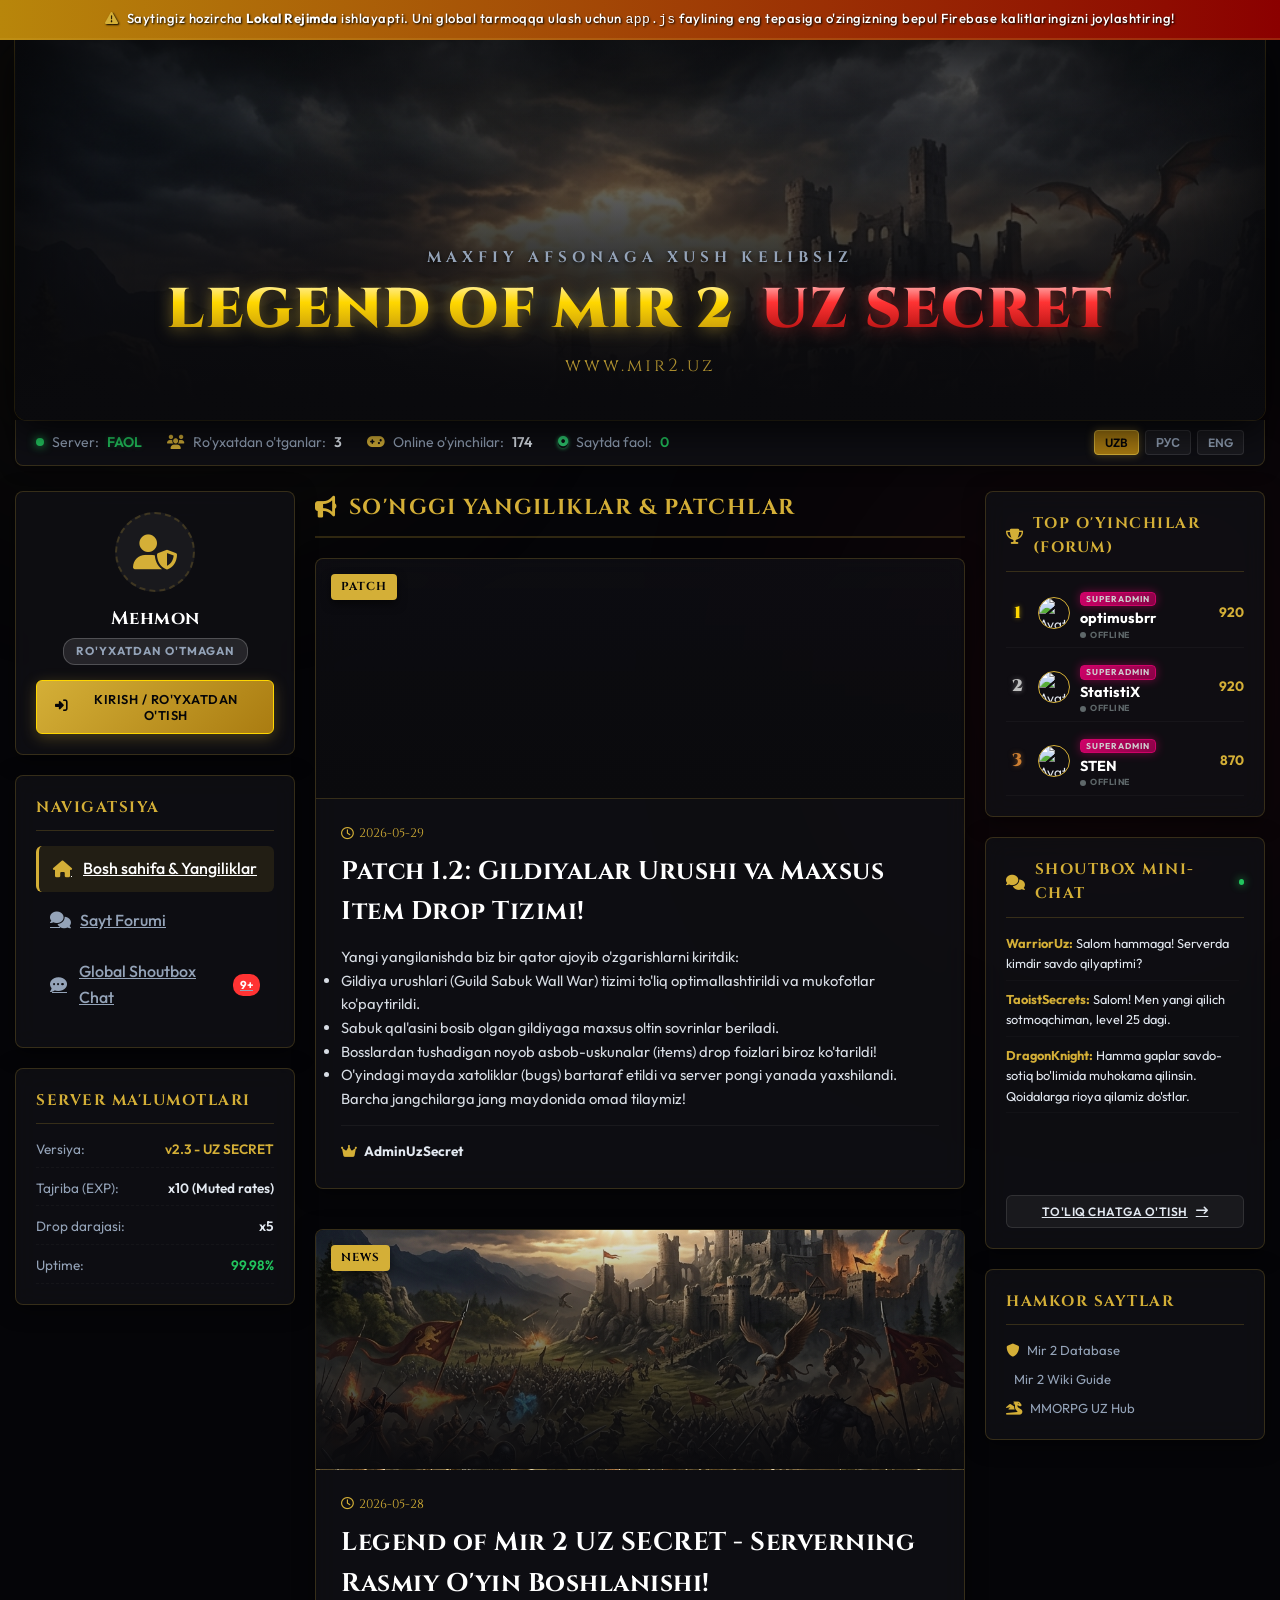
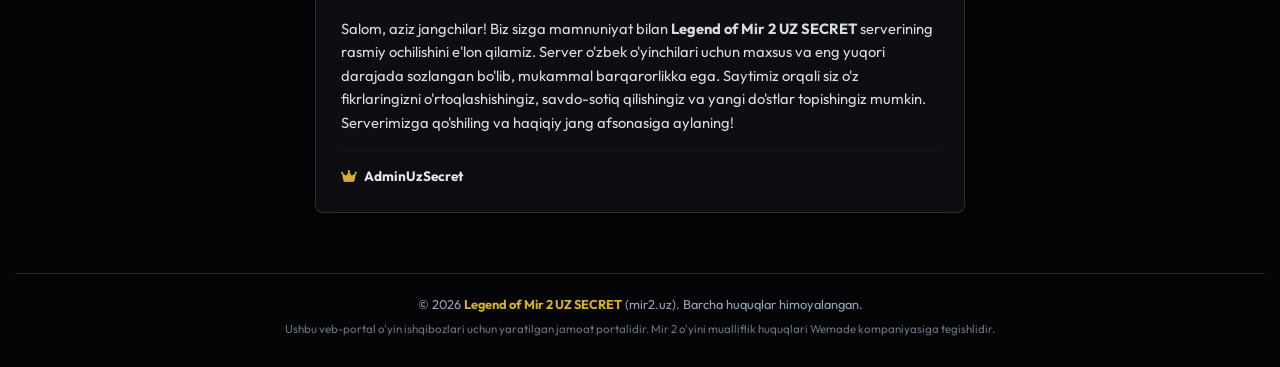
==== index.html @ bb200b84 "Add files via upload" ====
<!DOCTYPE html>
<html lang="uz">
<head>
    <meta charset="UTF-8">
    <meta name="viewport" content="width=device-width, initial-scale=1.0">
    <title>Legend of Mir 2 UZ SECRET - Bosh Sahifa</title>
    
    <!-- SEO Meta Tags -->
    <meta name="description" content="Legend of Mir 2 UZ SECRET - O'zbekistondagi eng mashhur va eng epik MMORPG o'yinining rasmiy jamoat sayti va forumi. Forum, jonli chat, yangiliklar va boshqalar.">
    <meta name="keywords" content="Mir 2, Mir 2 UZ, Legend of Mir 2, Mir2uzSecret, mir2.uz, mmorpg uz, uzbek game, mir 2 forum, mir 2 chat">
    
    <!-- Premium Fonts -->
    <link rel="preconnect" href="https://fonts.googleapis.com">
    <link rel="preconnect" href="https://fonts.gstatic.com" crossorigin>
    <link href="https://fonts.googleapis.com/css2?family=Cinzel:wght@400;600;700;900&family=MedievalSharp&family=Outfit:wght@300;400;500;600;700&display=swap" rel="stylesheet">
    
    <!-- FontAwesome Icons for gaming elements -->
    <link rel="stylesheet" href="https://cdnjs.cloudflare.com/ajax/libs/font-awesome/6.4.0/css/all.min.css">
    
    <!-- Favicon -->
    <link rel="icon" type="image/png" href="favicon.png">
    
    <!-- Custom Style Sheet -->
    <link rel="stylesheet" href="style.css">
</head>
<body data-page="home">

    <!-- Gaming Background Glows -->
    <div class="bg-glow bg-glow-1"></div>
    <div class="bg-glow bg-glow-2"></div>

    <!-- MAIN CONTAINER -->
    <div class="app-container">
        
        <!-- HEADER SECTION WITH AI GENERATED BANNER -->
        <header class="main-header" style="background-image: linear-gradient(to bottom, rgba(10, 10, 13, 0.3), rgba(10, 10, 13, 0.95)), url('banner.png');">
            <div class="header-overlay"></div>
            <div class="header-content">
                <div class="header-logo-container">
                    <span class="sub-title" data-i18n="welcome_title">WELCOME TO THE SECRET LEGEND</span>
                    <h1 class="main-logo-text">
                        <span class="gold-text">LEGEND OF MIR 2</span>
                        <span class="crimson-text glow-red">UZ SECRET</span>
                    </h1>
                    <p class="server-domain">www.mir2.uz</p>
                </div>
            </div>
        </header>

        <!-- TOP BAR FOR STATUS & QUICK ACTIONS -->
        <div class="top-nav-bar">
            <!-- Server Status Summary -->
            <div class="quick-status-container">
                <div class="status-item">
                    <span class="status-dot online animate-pulse"></span>
                    <span class="label" data-i18n="server">Server:</span>
                    <span class="value online-text" data-i18n="online">ONLINE</span>
                </div>
                <div class="status-item">
                    <i class="fa-solid fa-users text-gold"></i>
                    <span class="label" data-i18n="registered_accounts">Registered Accounts:</span>
                    <span class="value" id="top-registered-count">0</span>
                </div>
                <div class="status-item">
                    <i class="fa-solid fa-gamepad text-gold"></i>
                    <span class="label" data-i18n="online_players">Online Players:</span>
                    <span class="value" id="top-player-count">0</span>
                </div>
                <div class="status-item">
                    <i class="fa-solid fa-circle-dot text-success animate-pulse" style="font-size: 0.65rem; color: #2ecc71; box-shadow: 0 0 4px #2ecc71; border-radius: 50%;"></i>
                    <span class="label" data-i18n="online_site_players">Online Players:</span>
                    <span class="value text-success" id="top-online-site-players">0</span>
                </div>

            </div>

            <!-- Language Switcher -->
            <div class="language-selector">
                <button class="lang-btn" data-lang="uz">UZB</button>
                <button class="lang-btn" data-lang="ru">РУС</button>
                <button class="lang-btn" data-lang="en">ENG</button>
            </div>
        </div>

        <!-- MAIN LAYOUT: Grid of Sidebar & Main Content -->
        <div class="layout-grid">
            
            <!-- LEFT SIDEBAR -->
            <aside class="sidebar-left">
                
                <!-- USER ACCOUNT PROFILE CARD -->
                <div class="sidebar-card user-profile-card" id="user-profile-section">
                    <!-- Guest View -->
                    <div id="guest-view" class="profile-view-state">
                        <div class="avatar-placeholder">
                            <i class="fa-solid fa-user-shield text-gold"></i>
                        </div>
                        <h3 data-i18n="guest_title">Mehmon</h3>
                        <p class="role-badge newbie" data-i18n="guest_desc">Ro'yxatdan o'tmagan</p>
                        <button class="btn btn-primary btn-full btn-gold-glow" id="open-login-btn">
                            <i class="fa-solid fa-right-to-bracket"></i>
                            <span data-i18n="login_register">Kirish / Ro'yxatdan o'tish</span>
                        </button>
                    </div>

                    <!-- Logged In View -->
                    <div id="user-view" class="profile-view-state hidden">
                        <div class="profile-avatar-container">
                            <img src="" id="user-avatar" class="user-avatar" alt="Avatar">
                            <span class="rank-ring" id="user-rank-ring"></span>
                        </div>
                        <h3 id="user-display-name">Username</h3>
                        <span class="role-badge" id="user-display-role">Newbie</span>
                        
                        <div class="user-stats-grid">
                            <div class="stat-item">
                                <span class="stat-num" id="stat-posts">0</span>
                                <span class="stat-label" data-i18n="posts">Postlar</span>
                            </div>
                            <div class="stat-item">
                                <span class="stat-num" id="stat-likes">0</span>
                                <span class="stat-label" data-i18n="likes">Layklar</span>
                            </div>
                            <div class="stat-item">
                                <span class="stat-num text-gold" id="stat-points">0</span>
                                <span class="stat-label" data-i18n="points">Ballar</span>
                            </div>
                        </div>

                        <div class="profile-actions">
                            <button class="btn btn-secondary btn-full" id="open-my-profile-btn">
                                <i class="fa-solid fa-circle-user"></i> <span data-i18n="my_profile">Profil</span>
                            </button>
                            <button class="btn btn-danger btn-full btn-crimson" id="logout-btn">
                                <i class="fa-solid fa-right-from-bracket"></i> <span data-i18n="logout">Chiqish</span>
                            </button>
                        </div>
                    </div>
                </div>

                <!-- MAIN NAVIGATION PANEL -->
                <nav class="sidebar-card nav-panel">
                    <h4 class="card-title" data-i18n="navigation">NAVIGATSIYA</h4>
                    <div class="nav-list">
                        <a href="index.html" class="nav-item active">
                            <i class="fa-solid fa-house"></i>
                            <span data-i18n="nav_home">Bosh sahifa & Yangiliklar</span>
                        </a>
                        <a href="forum.html" class="nav-item">
                            <i class="fa-solid fa-comments"></i>
                            <span data-i18n="nav_forum">Sayt Forumi</span>
                        </a>
                        <a href="chat.html" class="nav-item">
                            <i class="fa-solid fa-comment-dots animate-pulse"></i>
                            <span data-i18n="nav_chat">Global Shoutbox Chat</span>
                            <span class="badge badge-red pulse" id="chat-badge-count">9+</span>
                        </a>
                        <a href="admin.html" class="nav-item hidden" id="nav-item-admin">
                            <i class="fa-solid fa-crown text-gold"></i>
                            <span data-i18n="nav_admin" class="gold-text">Admin Panel</span>
                        </a>
                    </div>
                </nav>

                <!-- GAME SERVER DETAILS -->
                <div class="sidebar-card server-info-card">
                    <h4 class="card-title" data-i18n="server_info">SERVER MA'LUMOTLARI</h4>
                    <div class="info-list">
                        <div class="info-row">
                            <span class="info-label" data-i18n="server_version">Versiya:</span>
                            <span class="info-value text-gold">v2.3 - UZ SECRET</span>
                        </div>
                        <div class="info-row">
                            <span class="info-label" data-i18n="server_exp">Tajriba (EXP):</span>
                            <span class="info-value">x10 (Muted rates)</span>
                        </div>
                        <div class="info-row">
                            <span class="info-label" data-i18n="server_drop">Drop darajasi:</span>
                            <span class="info-value">x5</span>
                        </div>
                        <div class="info-row">
                            <span class="info-label" data-i18n="server_uptime">Uptime:</span>
                            <span class="info-value text-success">99.98%</span>
                        </div>
                    </div>
                </div>

            </aside>

            <!-- MAIN CONTENT AREA -->
            <main class="main-content">
                
                <!-- 1. HOME & NEWS PANEL -->
                <section class="content-tab" id="tab-home">
                    <div class="section-header">
                        <h2><i class="fa-solid fa-bullhorn text-gold"></i> <span data-i18n="latest_news">SO'NGGI YANGILIKLAR & PATCHLAR</span></h2>
                        <a href="admin.html" class="btn btn-sm btn-primary hidden" id="admin-create-news-btn" data-i18n="add_news">Yangilik qo'shish</a>
                    </div>

                    <div id="news-container" class="news-list-grid">
                        <!-- News posts injected dynamically by JS -->
                    </div>
                </section>

            </main>

            <!-- RIGHT SIDEBAR -->
            <aside class="sidebar-right">
                
                <!-- TOP ACTIVE PLAYERS RATING -->
                <div class="sidebar-card ratings-card">
                    <h4 class="card-title"><i class="fa-solid fa-trophy text-gold"></i> <span data-i18n="top_players">TOP O'YINCHILAR (FORUM)</span></h4>
                    <ul class="rating-list" id="top-users-rating-list">
                        <!-- Dynamically filled by JS -->
                    </ul>
                </div>

                <!-- SIDEBAR MINI-CHAT SHOUTBOX PREVIEW -->
                <div class="sidebar-card mini-chat-card">
                    <h4 class="card-title">
                        <i class="fa-solid fa-comments text-gold"></i> 
                        <span data-i18n="shoutbox_preview">SHOUTBOX MINI-CHAT</span>
                        <span class="pulse-dot green"></span>
                    </h4>
                    <div class="mini-chat-logs" id="mini-chat-list">
                        <!-- Filled by JS -->
                    </div>
                    <a href="chat.html" class="btn btn-secondary btn-full btn-sm" id="sidebar-go-to-chat-btn">
                        <span data-i18n="go_to_full_chat">To'liq chatga o'tish</span> <i class="fa-solid fa-arrow-right-long"></i>
                    </a>
                </div>

                <!-- COMMUNITY PARTNERS -->
                <div class="sidebar-card partner-links-card">
                    <h4 class="card-title" data-i18n="partner_links">HAMKOR SAYTLAR</h4>
                    <ul class="partner-list">
                        <li><a href="#" class="partner-link"><i class="fa-solid fa-shield text-gold"></i> Mir 2 Database</a></li>
                        <li><a href="#" class="partner-link"><i class="fa-solid fa-swords text-gold"></i> Mir 2 Wiki Guide</a></li>
                        <li><a href="#" class="partner-link"><i class="fa-solid fa-dragon text-gold"></i> MMORPG UZ Hub</a></li>
                    </ul>
                </div>

            </aside>

        </div>

        <!-- FOOTER -->
        <footer class="main-footer">
            <p>&copy; 2026 <strong>Legend of Mir 2 UZ SECRET</strong> (mir2.uz). Barcha huquqlar himoyalangan.</p>
            <p class="footer-note" data-i18n="footer_credits">Ushbu veb-portal o'yin ishqibozlari uchun yaratilgan jamoat portalidir. Mir 2 o'yini mualliflik huquqlari Wemade kompaniyasiga tegishlidir.</p>
        </footer>

    </div>

    <!-- AUTH MODAL (LOGIN & REGISTER) -->
    <div class="modal-backdrop hidden" id="auth-modal">
        <div class="modal-card">
            <button class="modal-close" id="close-auth-modal-btn">&times;</button>
            
            <div class="modal-tabs">
                <button class="modal-tab-btn active" id="modal-tab-login" data-i18n="tab_login">Kirish</button>
                <button class="modal-tab-btn" id="modal-tab-register" data-i18n="tab_register">Ro'yxatdan o'tish</button>
            </div>

            <!-- Login Form -->
            <div class="modal-form-content" id="modal-login-form-box">
                <form id="login-form" class="gaming-form">
                    <div class="form-group">
                        <label for="login-username" data-i18n="lbl_username">Foydalanuvchi nomi</label>
                        <input type="text" id="login-username" required placeholder="Foydalanuvchi nomingizni kiriting..." class="form-control">
                    </div>
                    <div class="form-group">
                        <label for="login-password" data-i18n="lbl_password">Parol</label>
                        <input type="password" id="login-password" required placeholder="••••••••" class="form-control">
                    </div>
                    <button type="submit" class="btn btn-primary btn-gold-glow btn-full">
                        <i class="fa-solid fa-right-to-bracket"></i> <span data-i18n="btn_login">TIZIMGA KIRISH</span>
                    </button>
                </form>
            </div>

            <!-- Register Form -->
            <div class="modal-form-content hidden" id="modal-register-form-box">
                <form id="register-form" class="gaming-form">
                    <div class="form-group">
                        <label for="register-username" data-i18n="lbl_username">Foydalanuvchi nomi</label>
                        <input type="text" id="register-username" required placeholder="Foydalanuvchi nomingiz (kamida 3 harf)..." class="form-control">
                    </div>
                    <div class="form-group">
                        <label for="register-email" data-i18n="lbl_email">Elektron pochta</label>
                        <input type="email" id="register-email" required placeholder="example@mail.com" class="form-control">
                    </div>
                    <div class="form-group">
                        <label for="register-password" data-i18n="lbl_password">Parol</label>
                        <input type="password" id="register-password" required placeholder="Parol yarating (kamida 6 ta belgi)..." class="form-control">
                    </div>
                    <div class="form-group">
                        <label for="register-avatar" data-i18n="lbl_avatar">Avatar tanglang</label>
                        <select id="register-avatar" class="form-control">
                            <option value="https://api.dicebear.com/7.x/adventurer/svg?seed=Felix">Warrior - Felix</option>
                            <option value="https://api.dicebear.com/7.x/adventurer/svg?seed=Aneka">Taoist - Aneka</option>
                            <option value="https://api.dicebear.com/7.x/adventurer/svg?seed=Jack">Wizard - Jack</option>
                            <option value="https://api.dicebear.com/7.x/adventurer/svg?seed=Milo">Knight - Milo</option>
                            <option value="https://api.dicebear.com/7.x/adventurer/svg?seed=Bella">Assassin - Bella</option>
                        </select>
                    </div>
                    <button type="submit" class="btn btn-primary btn-gold-glow btn-full">
                        <i class="fa-solid fa-user-plus"></i> <span data-i18n="btn_register">RO'YXATDAN O'TISH</span>
                    </button>
                </form>
            </div>
        </div>
    </div>

    <!-- PROFILE MODAL -->
    <div class="modal-backdrop hidden" id="profile-modal">
        <div class="modal-card profile-details-modal-card">
            <button class="modal-close" id="close-profile-modal-btn">&times;</button>
            <h2 class="modal-title text-gold text-center" data-i18n="user_profile_details">FOYDALANUVCHI PROFILI</h2>
            
            <div class="profile-modal-body" id="profile-modal-content">
                <!-- Loaded dynamically -->
            </div>
        </div>
    </div>

    <!-- Core App Logic -->
    <script type="module" src="app.js?v=1.1"></script>
</body>
</html>
---- style.css ----
/* ==========================================================================
   LEGEND OF MIR 2 UZ SECRET - PREMIUM GAMING DESIGN SYSTEM
   Dark MMORPG Theme, Gold accents, Glassmorphism, Medieval styling
   ========================================================================== */

/* Variables & Base Tokens */
:root {
    --bg-darker: #050508;
    --bg-dark: #0a0a0d;
    --bg-card: rgba(16, 16, 22, 0.75);
    --border-gold: rgba(212, 175, 55, 0.2);
    --border-gold-glow: rgba(212, 175, 55, 0.5);
    --text-primary: #e2e8f0;
    --text-muted: #94a3b8;
    
    /* Elegant RPG colors */
    --gold: #d4af37;
    --gold-bright: #ffd700;
    --gold-dark: #aa7c11;
    --crimson: #8b0000;
    --crimson-light: #ff3333;
    --success: #22c55e;
    
    /* Font families */
    --font-heading: 'Cinzel', 'MedievalSharp', serif;
    --font-body: 'Outfit', 'Inter', sans-serif;
    
    --transition-smooth: all 0.3s cubic-bezier(0.4, 0, 0.2, 1);
}

/* Base resets & resets */
* {
    margin: 0;
    padding: 0;
    box-sizing: border-box;
}

body {
    background-color: var(--bg-darker);
    color: var(--text-primary);
    font-family: var(--font-body);
    line-height: 1.6;
    overflow-x: hidden;
    position: relative;
}

/* Background Atmosphere Glows */
.bg-glow {
    position: fixed;
    width: 600px;
    height: 600px;
    border-radius: 50%;
    filter: blur(150px);
    z-index: -1;
    opacity: 0.15;
    pointer-events: none;
}
.bg-glow-1 {
    top: -10%;
    left: -10%;
    background: radial-gradient(circle, var(--gold) 0%, transparent 70%);
}
.bg-glow-2 {
    bottom: -10%;
    right: -10%;
    background: radial-gradient(circle, var(--crimson-light) 0%, transparent 70%);
}

/* Scrollbars */
::-webkit-scrollbar {
    width: 8px;
    height: 8px;
}
::-webkit-scrollbar-track {
    background: var(--bg-darker);
}
::-webkit-scrollbar-thumb {
    background: var(--gold-dark);
    border-radius: 4px;
}
::-webkit-scrollbar-thumb:hover {
    background: var(--gold-bright);
}

/* Main Container Setup */
.app-container {
    max-width: 1400px;
    margin: 0 auto;
    padding: 0 15px 30px 15px;
}

/* HEADER STYLE WITH AI BANNER */
.main-header {
    position: relative;
    height: 380px;
    border-radius: 0 0 12px 12px;
    background-size: cover;
    background-position: center 20%;
    display: flex;
    align-items: flex-end;
    justify-content: center;
    overflow: hidden;
    box-shadow: 0 10px 40px rgba(0, 0, 0, 0.8), 
                inset 0 0 100px rgba(0, 0, 0, 0.9),
                0 0 0 1px var(--border-gold);
    margin-bottom: 0px;
}
.header-overlay {
    position: absolute;
    top: 0;
    left: 0;
    right: 0;
    bottom: 0;
    background: linear-gradient(to top, rgba(10, 10, 13, 0.98) 5%, rgba(10, 10, 13, 0.2) 60%, rgba(10, 10, 13, 0.5) 100%);
    pointer-events: none;
}
.header-content {
    position: relative;
    z-index: 2;
    text-align: center;
    padding: 40px 20px;
    width: 100%;
}
.header-logo-container {
    animation: fadeInDown 1s ease-out;
}
.header-logo-container .sub-title {
    font-family: var(--font-heading);
    color: var(--text-muted);
    font-size: 0.95rem;
    letter-spacing: 5px;
    font-weight: 700;
    text-shadow: 0 2px 4px rgba(0,0,0,0.8);
}
.main-logo-text {
    font-family: var(--font-heading);
    font-size: 3.5rem;
    font-weight: 900;
    letter-spacing: 2px;
    margin: 10px 0;
    line-height: 1.1;
}
.gold-text {
    background: linear-gradient(to bottom, #ffffff 0%, var(--gold-bright) 40%, var(--gold-dark) 100%);
    -webkit-background-clip: text;
    -webkit-text-fill-color: transparent;
    filter: drop-shadow(0 2px 8px rgba(212, 175, 55, 0.5));
}
.crimson-text {
    background: linear-gradient(to bottom, #ffffff 0%, var(--crimson-light) 40%, var(--crimson) 100%);
    -webkit-background-clip: text;
    -webkit-text-fill-color: transparent;
    filter: drop-shadow(0 2px 8px rgba(255, 51, 51, 0.5));
    margin-left: 10px;
}
.server-domain {
    font-family: var(--font-heading);
    color: var(--gold);
    font-size: 1.1rem;
    letter-spacing: 3px;
    opacity: 0.8;
}

/* TOP STATUS BAR */
.top-nav-bar {
    display: flex;
    justify-content: space-between;
    align-items: center;
    background: rgba(16, 16, 22, 0.9);
    border: 1px solid var(--border-gold);
    border-top: none;
    border-radius: 0 0 8px 8px;
    padding: 10px 20px;
    margin-bottom: 25px;
    box-shadow: 0 4px 15px rgba(0, 0, 0, 0.4);
}
.quick-status-container {
    display: flex;
    gap: 25px;
}
.status-item {
    display: flex;
    align-items: center;
    gap: 8px;
    font-size: 0.88rem;
}
.status-dot {
    width: 8px;
    height: 8px;
    border-radius: 50%;
}
.status-dot.online {
    background-color: var(--success);
    box-shadow: 0 0 10px var(--success);
}
.status-dot.offline {
    background-color: var(--crimson);
    box-shadow: 0 0 10px var(--crimson);
}
.status-item .label {
    color: var(--text-muted);
}
.status-item .value {
    font-weight: 600;
}
.online-text {
    color: var(--success);
    text-shadow: 0 0 5px rgba(34, 197, 94, 0.3);
}
.text-gold {
    color: var(--gold);
}
.text-success {
    color: var(--success);
}

/* Language Selector */
.language-selector {
    display: flex;
    gap: 6px;
}
.lang-btn {
    background: rgba(255, 255, 255, 0.05);
    border: 1px solid rgba(255, 255, 255, 0.1);
    color: var(--text-muted);
    font-family: var(--font-body);
    font-weight: 600;
    font-size: 0.75rem;
    padding: 4px 10px;
    border-radius: 4px;
    cursor: pointer;
    transition: var(--transition-smooth);
}
.lang-btn:hover, .lang-btn.active {
    background: var(--gold-dark);
    color: var(--bg-darker);
    border-color: var(--gold);
    box-shadow: 0 0 8px rgba(212, 175, 55, 0.4);
}

/* LAYOUT STRUCTURE */
.layout-grid {
    display: grid;
    grid-template-columns: 280px 1fr 280px;
    gap: 20px;
    min-height: 800px;
}

/* CARDS (GLASSMORPHISM) */
.sidebar-card, .admin-card, .topic-main-post-card, .news-card {
    background: var(--bg-card);
    border: 1px solid var(--border-gold);
    border-radius: 8px;
    padding: 20px;
    margin-bottom: 20px;
    backdrop-filter: blur(12px);
    box-shadow: 0 4px 20px rgba(0, 0, 0, 0.5);
    transition: var(--transition-smooth);
}
.sidebar-card:hover {
    border-color: rgba(212, 175, 55, 0.35);
    box-shadow: 0 8px 30px rgba(0, 0, 0, 0.6);
}
.card-title {
    font-family: var(--font-heading);
    color: var(--gold);
    font-size: 0.95rem;
    letter-spacing: 1.5px;
    border-bottom: 1px solid var(--border-gold);
    padding-bottom: 10px;
    margin-bottom: 15px;
    display: flex;
    align-items: center;
    gap: 8px;
}

/* USER PROFILE CARD */
.user-profile-card {
    text-align: center;
}
.profile-view-state {
    display: flex;
    flex-direction: column;
    align-items: center;
}
.avatar-placeholder {
    width: 80px;
    height: 80px;
    border-radius: 50%;
    background: rgba(255, 255, 255, 0.05);
    border: 2px dashed var(--border-gold);
    display: flex;
    align-items: center;
    justify-content: center;
    font-size: 2.2rem;
    margin-bottom: 12px;
}
.profile-avatar-container {
    position: relative;
    width: 85px;
    height: 85px;
    margin-bottom: 12px;
}
.user-avatar {
    width: 85px;
    height: 85px;
    border-radius: 50%;
    background: rgba(255, 255, 255, 0.03);
    border: 2px solid var(--gold);
    padding: 3px;
    object-fit: cover;
}
.rank-ring {
    position: absolute;
    top: -3px;
    left: -3px;
    width: 91px;
    height: 91px;
    border-radius: 50%;
    border: 2px solid transparent;
    pointer-events: none;
}

.profile-view-state h3 {
    font-family: var(--font-heading);
    font-size: 1.15rem;
    color: #ffffff;
    margin-bottom: 5px;
    letter-spacing: 0.5px;
    white-space: nowrap;
    overflow: hidden;
    text-overflow: ellipsis;
    width: 100%;
}

/* Role Badges */
.role-badge {
    display: inline-block;
    padding: 3px 12px;
    border-radius: 12px;
    font-size: 0.72rem;
    font-weight: 700;
    text-transform: uppercase;
    letter-spacing: 1px;
    margin-bottom: 15px;
}
.role-badge.superadmin {
    background: linear-gradient(135deg, #ff007f 0%, #aa0055 100%);
    color: #ffffff;
    border: 1px solid #ff007f;
    box-shadow: 0 0 10px rgba(255, 0, 127, 0.5);
    animation: goldGlowPulse 2s infinite alternate;
}
.role-badge.admin {
    background: linear-gradient(135deg, var(--gold) 0%, var(--gold-dark) 100%);
    color: var(--bg-darker);
    border: 1px solid var(--gold);
    box-shadow: 0 0 10px rgba(212, 175, 55, 0.5);
}
.role-badge.moderator {
    background: linear-gradient(135deg, #00bfff 0%, #005faa 100%);
    color: #ffffff;
    border: 1px solid #00bfff;
    box-shadow: 0 0 8px rgba(0, 191, 255, 0.4);
}
.role-badge.legendary {
    background: linear-gradient(135deg, #b026ff 0%, #5800a0 100%);
    color: #ffffff;
    border: 1px solid #b026ff;
    box-shadow: 0 0 8px rgba(176, 38, 255, 0.4);
}
.role-badge.active-explorer {
    background: linear-gradient(135deg, #ff8c00 0%, #b05000 100%);
    color: #ffffff;
    border: 1px solid #ff8c00;
}
.role-badge.newbie {
    background: rgba(255, 255, 255, 0.1);
    color: var(--text-muted);
    border: 1px solid rgba(255, 255, 255, 0.2);
}

.user-stats-grid {
    display: grid;
    grid-template-columns: repeat(3, 1fr);
    width: 100%;
    border-top: 1px solid rgba(255, 255, 255, 0.05);
    border-bottom: 1px solid rgba(255, 255, 255, 0.05);
    padding: 12px 0;
    margin-bottom: 15px;
}
.stat-item {
    display: flex;
    flex-direction: column;
}
.stat-num {
    font-size: 1.1rem;
    font-weight: 700;
    color: #ffffff;
}
.stat-label {
    font-size: 0.72rem;
    color: var(--text-muted);
    text-transform: uppercase;
}
.profile-actions {
    display: flex;
    flex-direction: column;
    gap: 8px;
    width: 100%;
}

/* BUTTONS */
.btn {
    display: inline-flex;
    align-items: center;
    justify-content: center;
    gap: 8px;
    font-family: var(--font-body);
    font-weight: 600;
    text-transform: uppercase;
    font-size: 0.8rem;
    letter-spacing: 0.5px;
    padding: 10px 18px;
    border-radius: 6px;
    cursor: pointer;
    transition: var(--transition-smooth);
    border: 1px solid transparent;
}
.btn-sm {
    padding: 6px 12px;
    font-size: 0.75rem;
}
.btn-full {
    width: 100%;
}
.btn-primary {
    background: linear-gradient(135deg, var(--gold) 0%, var(--gold-dark) 100%);
    color: var(--bg-darker);
    border-color: var(--gold-bright);
}
.btn-primary:hover {
    filter: brightness(1.15);
}
.btn-gold-glow {
    box-shadow: 0 4px 15px rgba(212, 175, 55, 0.3);
}
.btn-gold-glow:hover {
    box-shadow: 0 6px 20px rgba(212, 175, 55, 0.5);
}
.btn-secondary {
    background: rgba(255, 255, 255, 0.05);
    color: var(--text-primary);
    border-color: rgba(255, 255, 255, 0.1);
}
.btn-secondary:hover {
    background: rgba(255, 255, 255, 0.1);
    border-color: var(--border-gold);
}
.btn-danger {
    background: linear-gradient(135deg, var(--crimson-light) 0%, var(--crimson) 100%);
    color: #ffffff;
    border-color: var(--crimson-light);
}
.btn-danger:hover {
    filter: brightness(1.15);
}

/* NAVIGATION PANEL */
.nav-list {
    list-style: none;
}
.nav-item {
    display: flex;
    align-items: center;
    gap: 12px;
    padding: 10px 14px;
    border-radius: 6px;
    cursor: pointer;
    transition: var(--transition-smooth);
    margin-bottom: 6px;
    color: var(--text-muted);
    font-weight: 500;
}
.nav-item:hover, .nav-item.active {
    background: rgba(212, 175, 55, 0.1);
    color: #ffffff;
    border-left: 3px solid var(--gold);
}
.nav-item i {
    width: 18px;
    text-align: center;
    font-size: 1.05rem;
}
.nav-item.active i {
    color: var(--gold);
}
.badge {
    margin-left: auto;
    font-size: 0.72rem;
    padding: 2px 7px;
    border-radius: 10px;
    font-weight: 700;
}
.badge-red {
    background-color: var(--crimson-light);
    color: #ffffff;
}

/* SERVER INFO CARD */
.info-list {
    display: flex;
    flex-direction: column;
    gap: 10px;
}
.info-row {
    display: flex;
    justify-content: space-between;
    font-size: 0.85rem;
    border-bottom: 1px dashed rgba(255, 255, 255, 0.03);
    padding-bottom: 6px;
}
.info-label {
    color: var(--text-muted);
}
.info-value {
    font-weight: 600;
}

/* MAIN CONTENT GENERAL WRAPPERS */
.main-content {
    min-width: 0; /* Prevents flex blowout */
}
.content-tab {
    animation: fadeInUp 0.4s ease-out;
}
.section-header {
    display: flex;
    justify-content: space-between;
    align-items: center;
    margin-bottom: 20px;
    border-bottom: 2px solid var(--border-gold);
    padding-bottom: 10px;
}
.section-header h2 {
    font-family: var(--font-heading);
    font-size: 1.35rem;
    letter-spacing: 1.5px;
    color: var(--gold);
    display: flex;
    align-items: center;
    gap: 10px;
}

/* NEWS CARD LAYOUT */
.news-list-grid {
    display: flex;
    flex-direction: column;
    gap: 20px;
}
.news-card {
    padding: 0;
    overflow: hidden;
}
.news-image {
    width: 100%;
    height: 240px;
    background-size: cover;
    background-position: center;
    position: relative;
    border-bottom: 1px solid var(--border-gold);
}
.news-image-overlay {
    position: absolute;
    top: 0; left: 0; right: 0; bottom: 0;
    background: linear-gradient(to top, rgba(10, 10, 13, 1) 0%, rgba(10, 10, 13, 0.1) 100%);
}
.news-meta-category {
    position: absolute;
    top: 15px;
    left: 15px;
    background: var(--gold);
    color: var(--bg-darker);
    font-family: var(--font-heading);
    font-size: 0.72rem;
    font-weight: 700;
    padding: 4px 10px;
    border-radius: 4px;
    letter-spacing: 1px;
    box-shadow: 0 4px 10px rgba(0,0,0,0.5);
}
.news-body {
    padding: 25px;
}
.news-date {
    font-size: 0.78rem;
    color: var(--gold);
    font-family: var(--font-heading);
    margin-bottom: 8px;
    display: flex;
    align-items: center;
    gap: 6px;
}
.news-card h3 {
    font-family: var(--font-heading);
    font-size: 1.6rem;
    color: #ffffff;
    margin-bottom: 12px;
    letter-spacing: 0.5px;
}
.news-text {
    color: var(--text-primary);
    font-size: 0.92rem;
    margin-bottom: 15px;
    opacity: 0.95;
}
.news-footer {
    display: flex;
    justify-content: space-between;
    align-items: center;
    border-top: 1px solid rgba(255, 255, 255, 0.05);
    padding-top: 15px;
}
.news-author {
    display: flex;
    align-items: center;
    gap: 8px;
    font-size: 0.85rem;
}
.news-author-avatar {
    width: 28px;
    height: 28px;
    border-radius: 50%;
    border: 1px solid var(--gold);
}

/* FORUM DASHBOARD FILTER BAR */
.forum-bar {
    margin-bottom: 20px;
}
.category-filters {
    display: flex;
    flex-wrap: wrap;
    gap: 8px;
}
.filter-btn {
    background: rgba(255, 255, 255, 0.03);
    border: 1px solid rgba(255, 255, 255, 0.08);
    color: var(--text-muted);
    font-family: var(--font-body);
    font-size: 0.82rem;
    font-weight: 500;
    padding: 6px 14px;
    border-radius: 4px;
    cursor: pointer;
    transition: var(--transition-smooth);
}
.filter-btn:hover {
    background: rgba(255, 255, 255, 0.07);
    color: #ffffff;
    border-color: var(--border-gold);
}
.filter-btn.active {
    background: rgba(212, 175, 55, 0.15);
    color: var(--gold-bright);
    border-color: var(--gold);
    box-shadow: 0 0 10px rgba(212, 175, 55, 0.1);
}

/* FORUM TOPICS LIST */
.forum-topics-container {
    display: flex;
    flex-direction: column;
    gap: 12px;
}
.topic-row {
    background: var(--bg-card);
    border: 1px solid var(--border-gold);
    border-radius: 6px;
    padding: 15px 20px;
    display: grid;
    grid-template-columns: 50px 1fr 180px;
    align-items: center;
    gap: 15px;
    transition: var(--transition-smooth);
    cursor: pointer;
}
.topic-row:hover {
    border-color: var(--border-gold-glow);
    background: rgba(21, 21, 28, 0.85);
    transform: translateX(4px);
}
.topic-avatar {
    width: 42px;
    height: 42px;
    border-radius: 50%;
    border: 1px solid var(--gold);
    background: rgba(255, 255, 255, 0.02);
}
.topic-info h4 {
    font-family: var(--font-body);
    font-size: 1.05rem;
    color: #ffffff;
    margin-bottom: 4px;
    transition: var(--transition-smooth);
}
.topic-row:hover .topic-info h4 {
    color: var(--gold-bright);
}
.topic-meta {
    display: flex;
    align-items: center;
    gap: 12px;
    font-size: 0.78rem;
    color: var(--text-muted);
}
.topic-category-tag {
    background: rgba(212, 175, 55, 0.1);
    color: var(--gold);
    font-family: var(--font-heading);
    font-size: 0.65rem;
    padding: 2px 8px;
    border-radius: 3px;
    font-weight: 700;
    text-transform: uppercase;
}
.topic-author-name {
    color: var(--text-primary);
    font-weight: 500;
}
.topic-stats {
    display: flex;
    justify-content: flex-end;
    align-items: center;
    gap: 20px;
    text-align: right;
}
.topic-stat-item {
    display: flex;
    flex-direction: column;
    align-items: center;
}
.topic-stat-num {
    font-size: 0.95rem;
    font-weight: 600;
    color: #ffffff;
}
.topic-stat-label {
    font-size: 0.7rem;
    color: var(--text-muted);
    text-transform: uppercase;
}

/* FORUM FORM STYLING */
.gaming-form {
    display: flex;
    flex-direction: column;
    gap: 15px;
}
.form-group {
    display: flex;
    flex-direction: column;
    gap: 6px;
}
.form-group label {
    font-family: var(--font-heading);
    color: var(--gold);
    font-size: 0.85rem;
    letter-spacing: 1px;
}
.form-control {
    background: rgba(0, 0, 0, 0.4);
    border: 1px solid var(--border-gold);
    border-radius: 6px;
    color: #ffffff;
    font-family: var(--font-body);
    font-size: 0.9rem;
    padding: 10px 14px;
    outline: none;
    transition: var(--transition-smooth);
}
.form-control:focus {
    border-color: var(--gold-bright);
    box-shadow: 0 0 10px rgba(212, 175, 55, 0.2);
    background: rgba(0, 0, 0, 0.6);
}
.form-row {
    display: grid;
    grid-template-columns: 1fr;
    gap: 15px;
}
textarea.form-control {
    resize: vertical;
}

/* FORUM TOPIC DETAIL MAIN POST */
.topic-main-post-card {
    border-left: 4px solid var(--gold);
}
.post-header {
    display: flex;
    justify-content: space-between;
    align-items: center;
    border-bottom: 1px solid rgba(255, 255, 255, 0.05);
    padding-bottom: 15px;
    margin-bottom: 15px;
}
.post-author-info {
    display: flex;
    align-items: center;
    gap: 12px;
}
.post-author-details {
    display: flex;
    flex-direction: column;
}
.post-author-name-wrapper {
    display: flex;
    align-items: center;
    gap: 8px;
}
.post-author-name-wrapper h4 {
    font-size: 1.05rem;
    color: #ffffff;
    margin: 0;
}
.post-date {
    font-size: 0.75rem;
    color: var(--text-muted);
}
.post-body {
    font-size: 1rem;
    color: var(--text-primary);
    line-height: 1.7;
    margin-bottom: 20px;
    white-space: pre-line; /* Keeps spaces & linebreaks */
}
.post-footer {
    display: flex;
    justify-content: space-between;
    align-items: center;
    border-top: 1px solid rgba(255, 255, 255, 0.05);
    padding-top: 15px;
}
.post-like-btn {
    background: rgba(255, 255, 255, 0.03);
    border: 1px solid rgba(255, 255, 255, 0.1);
    color: var(--text-muted);
    font-family: var(--font-body);
    font-weight: 600;
    font-size: 0.8rem;
    padding: 6px 14px;
    border-radius: 4px;
    cursor: pointer;
    transition: var(--transition-smooth);
    display: flex;
    align-items: center;
    gap: 8px;
}
.post-like-btn:hover {
    background: rgba(255, 51, 51, 0.1);
    color: var(--crimson-light);
    border-color: rgba(255, 51, 51, 0.3);
}
.post-like-btn.liked {
    background: rgba(255, 51, 51, 0.18);
    color: var(--crimson-light);
    border-color: var(--crimson-light);
    box-shadow: 0 0 10px rgba(255, 51, 51, 0.2);
}

/* COMMENTS SECTION */
.comments-section {
    margin-top: 30px;
}
.comments-title {
    font-family: var(--font-heading);
    color: var(--gold);
    font-size: 1.15rem;
    border-bottom: 2px solid var(--border-gold);
    padding-bottom: 8px;
    margin-bottom: 20px;
    display: flex;
    align-items: center;
    gap: 10px;
}
.comments-list {
    display: flex;
    flex-direction: column;
    gap: 15px;
    margin-bottom: 25px;
}
.comment-card {
    background: rgba(16, 16, 22, 0.5);
    border: 1px solid rgba(255, 255, 255, 0.05);
    border-radius: 6px;
    padding: 15px 20px;
    transition: var(--transition-smooth);
}
.comment-card:hover {
    border-color: rgba(255, 255, 255, 0.1);
    background: rgba(20, 20, 28, 0.6);
}
.comment-header {
    display: flex;
    justify-content: space-between;
    margin-bottom: 10px;
}
.comment-body {
    font-size: 0.92rem;
    color: var(--text-primary);
    white-space: pre-line;
}
.guest-prompt-box {
    background: rgba(212, 175, 55, 0.04);
    border: 1px dashed var(--border-gold);
    border-radius: 6px;
    padding: 20px;
    text-align: center;
    display: flex;
    flex-direction: column;
    align-items: center;
    gap: 12px;
}
.guest-prompt-box p {
    font-size: 0.9rem;
    color: var(--text-muted);
}

/* GLOBAL SHOUTBOX MAIN CHAT WRAPPER */
.chat-main-wrapper {
    background: var(--bg-card);
    border: 1px solid var(--border-gold);
    border-radius: 8px;
    display: flex;
    flex-direction: column;
    height: 550px;
    overflow: hidden;
    backdrop-filter: blur(12px);
    box-shadow: 0 8px 32px rgba(0, 0, 0, 0.6);
}
.chat-messages-container {
    flex: 1;
    overflow-y: auto;
    padding: 20px;
    display: flex;
    flex-direction: column;
    gap: 12px;
}
.chat-msg-row {
    animation: fadeInLeft 0.25s ease-out;
    display: flex;
    align-items: flex-start;
    gap: 10px;
    font-size: 0.9rem;
}
.chat-msg-avatar {
    width: 32px;
    height: 32px;
    border-radius: 50%;
    border: 1px solid var(--gold);
    background: rgba(255, 255, 255, 0.02);
}
.chat-msg-content {
    background: rgba(255, 255, 255, 0.02);
    border: 1px solid rgba(255, 255, 255, 0.05);
    padding: 8px 12px;
    border-radius: 0 10px 10px 10px;
    max-width: 85%;
}
.chat-msg-header {
    display: flex;
    align-items: center;
    gap: 8px;
    margin-bottom: 3px;
    flex-wrap: wrap;
}
.chat-msg-user {
    font-weight: 600;
    color: #ffffff;
    cursor: pointer;
}
.chat-msg-user:hover {
    color: var(--gold-bright);
}
.chat-msg-time {
    font-size: 0.7rem;
    color: var(--text-muted);
}
.chat-msg-text {
    word-break: break-word;
    color: var(--text-primary);
}
.chat-input-bar {
    border-top: 1px solid var(--border-gold);
    padding: 15px;
    background: rgba(10, 10, 13, 0.6);
}
.chat-form {
    display: flex;
    gap: 10px;
}
.chat-input {
    flex: 1;
    background: rgba(0, 0, 0, 0.5);
    border-color: rgba(212, 175, 55, 0.3);
}
.chat-send-btn {
    aspect-ratio: 1;
    padding: 0;
    width: 44px;
    display: flex;
    align-items: center;
    justify-content: center;
    font-size: 1rem;
}

/* RIGHT SIDEBAR RATINGS */
.rating-list {
    list-style: none;
    display: flex;
    flex-direction: column;
    gap: 12px;
}
.rating-item {
    display: flex;
    align-items: center;
    gap: 10px;
    font-size: 0.85rem;
    border-bottom: 1px solid rgba(255, 255, 255, 0.03);
    padding-bottom: 8px;
}
.rating-num {
    font-family: var(--font-heading);
    font-size: 1.05rem;
    font-weight: 900;
    width: 22px;
    text-align: center;
}
.rating-num.rank-1 { color: #ffd700; text-shadow: 0 0 5px rgba(255, 215, 0, 0.5); }
.rating-num.rank-2 { color: #c0c0c0; text-shadow: 0 0 5px rgba(192, 192, 192, 0.5); }
.rating-num.rank-3 { color: #cd7f32; text-shadow: 0 0 5px rgba(205, 127, 50, 0.5); }
.rating-item-avatar {
    width: 32px;
    height: 32px;
    border-radius: 50%;
    border: 1px solid var(--gold);
}
.rating-item-info {
    flex: 1;
    min-width: 0;
}
.rating-name {
    font-weight: 600;
    color: #ffffff;
    display: block;
    white-space: nowrap;
    overflow: hidden;
    text-overflow: ellipsis;
    cursor: pointer;
}
.rating-name:hover {
    color: var(--gold-bright);
}
.rating-badge {
    font-size: 0.65rem;
    opacity: 0.8;
}
.rating-points {
    text-align: right;
    font-weight: 700;
    color: var(--gold);
}

/* RIGHT SIDEBAR MINI SHOUTBOX PREVIEW */
.mini-chat-logs {
    height: 250px;
    overflow-y: auto;
    display: flex;
    flex-direction: column;
    gap: 8px;
    padding-right: 5px;
    margin-bottom: 12px;
}
.mini-chat-msg {
    font-size: 0.8rem;
    border-bottom: 1px solid rgba(255, 255, 255, 0.02);
    padding-bottom: 6px;
}
.mini-chat-user {
    font-weight: 700;
    color: var(--gold);
    cursor: pointer;
}
.mini-chat-text {
    color: var(--text-primary);
}

/* PARTNERS */
.partner-list {
    list-style: none;
    display: flex;
    flex-direction: column;
    gap: 8px;
}
.partner-link {
    color: var(--text-muted);
    text-decoration: none;
    font-size: 0.82rem;
    display: flex;
    align-items: center;
    gap: 8px;
    transition: var(--transition-smooth);
}
.partner-link:hover {
    color: var(--gold-bright);
    transform: translateX(3px);
}

/* ADMIN PANEL DASHBOARD */
.admin-panel-grid {
    display: grid;
    grid-template-columns: 1fr 1fr;
    gap: 20px;
}
.admin-card {
    height: 100%;
}
.admin-card-title {
    font-family: var(--font-heading);
    color: var(--gold);
    font-size: 1.05rem;
    border-bottom: 1px solid var(--border-gold);
    padding-bottom: 10px;
    margin-bottom: 15px;
    display: flex;
    align-items: center;
    gap: 8px;
}
.admin-user-list-container {
    height: 480px;
    overflow-y: auto;
}
.admin-user-table {
    width: 100%;
    border-collapse: collapse;
    font-size: 0.85rem;
}
.admin-user-table th, .admin-user-table td {
    padding: 10px 8px;
    text-align: left;
    border-bottom: 1px solid rgba(255, 255, 255, 0.05);
}
.admin-user-table th {
    font-family: var(--font-heading);
    color: var(--gold);
    font-weight: 600;
}
.admin-user-table td {
    color: var(--text-primary);
}
.admin-user-info-row {
    display: flex;
    align-items: center;
    gap: 8px;
}
.admin-user-avatar {
    width: 24px;
    height: 24px;
    border-radius: 50%;
}
.admin-user-table select {
    background: rgba(0,0,0,0.6);
    border: 1px solid var(--border-gold);
    color: #ffffff;
    font-size: 0.75rem;
    padding: 3px 6px;
    border-radius: 4px;
    outline: none;
    cursor: pointer;
}

/* MODAL STRUCTURE */
.modal-backdrop {
    position: fixed;
    top: 0; left: 0; right: 0; bottom: 0;
    background: rgba(0, 0, 0, 0.85);
    backdrop-filter: blur(8px);
    display: flex;
    align-items: center;
    justify-content: center;
    z-index: 999;
    animation: fadeIn 0.3s ease-out;
}
.modal-card {
    background: var(--bg-card);
    border: 1px solid var(--gold);
    border-radius: 10px;
    padding: 30px;
    width: 90%;
    max-width: 480px;
    position: relative;
    box-shadow: 0 10px 50px rgba(0, 0, 0, 0.9),
                0 0 25px rgba(212, 175, 55, 0.25);
    animation: scaleIn 0.3s cubic-bezier(0.34, 1.56, 0.64, 1);
}
.modal-close {
    position: absolute;
    top: 15px;
    right: 15px;
    background: none;
    border: none;
    color: var(--text-muted);
    font-size: 1.8rem;
    cursor: pointer;
    line-height: 1;
    transition: var(--transition-smooth);
}
.modal-close:hover {
    color: var(--crimson-light);
}
.modal-tabs {
    display: flex;
    border-bottom: 2px solid rgba(255, 255, 255, 0.05);
    margin-bottom: 20px;
}
.modal-tab-btn {
    flex: 1;
    background: none;
    border: none;
    color: var(--text-muted);
    font-family: var(--font-heading);
    font-size: 1.05rem;
    font-weight: 700;
    padding: 10px;
    cursor: pointer;
    transition: var(--transition-smooth);
}
.modal-tab-btn.active {
    color: var(--gold-bright);
    border-bottom: 2px solid var(--gold);
    margin-bottom: -2px;
}

/* PROFILE DETAILS MODAL CARD */
.profile-details-modal-card {
    max-width: 580px;
}
.profile-modal-body {
    display: flex;
    flex-direction: column;
    align-items: center;
    gap: 20px;
    padding: 10px 0;
}
.profile-modal-top {
    text-align: center;
    border-bottom: 1px solid rgba(255, 255, 255, 0.05);
    padding-bottom: 20px;
    width: 100%;
}
.profile-modal-avatar {
    width: 100px;
    height: 100px;
    border-radius: 50%;
    border: 3px solid var(--gold);
    padding: 3px;
    margin-bottom: 10px;
}
.profile-modal-body h3 {
    font-family: var(--font-heading);
    color: #ffffff;
    font-size: 1.4rem;
    margin-bottom: 5px;
}
.profile-modal-fields {
    width: 100%;
    display: grid;
    grid-template-columns: 1fr 1fr;
    gap: 15px;
}
.profile-field-box {
    background: rgba(0, 0, 0, 0.3);
    border: 1px solid rgba(255, 255, 255, 0.03);
    border-radius: 6px;
    padding: 10px 15px;
}
.profile-field-label {
    font-size: 0.72rem;
    color: var(--text-muted);
    text-transform: uppercase;
}
.profile-field-value {
    font-size: 1rem;
    font-weight: 600;
    color: #ffffff;
}

/* FOOTER */
.main-footer {
    border-top: 1px solid var(--border-gold);
    margin-top: 40px;
    padding-top: 20px;
    text-align: center;
    font-size: 0.8rem;
    color: var(--text-muted);
}
.main-footer strong {
    color: var(--gold);
}
.footer-note {
    font-size: 0.72rem;
    margin-top: 5px;
    opacity: 0.7;
}

/* UTILITIES */
.hidden {
    display: none !important;
}

/* ANIMATIONS & KEYFRAMES */
@keyframes fadeIn {
    from { opacity: 0; }
    to { opacity: 1; }
}
@keyframes fadeInUp {
    from {
        opacity: 0;
        transform: translateY(15px);
    }
    to {
        opacity: 1;
        transform: translateY(0);
    }
}
@keyframes fadeInDown {
    from {
        opacity: 0;
        transform: translateY(-20px);
    }
    to {
        opacity: 1;
        transform: translateY(0);
    }
}
@keyframes fadeInLeft {
    from {
        opacity: 0;
        transform: translateX(-15px);
    }
    to {
        opacity: 1;
        transform: translateX(0);
    }
}
@keyframes scaleIn {
    from {
        opacity: 0;
        transform: scale(0.9);
    }
    to {
        opacity: 1;
        transform: scale(1);
    }
}
@keyframes goldGlowPulse {
    0% {
        box-shadow: 0 0 5px rgba(255, 0, 127, 0.4);
    }
    100% {
        box-shadow: 0 0 15px rgba(255, 0, 127, 0.8);
    }
}
.animate-pulse {
    animation: pulse 1.8s infinite;
}
@keyframes pulse {
    0% { transform: scale(1); opacity: 1; }
    50% { transform: scale(1.05); opacity: 0.7; }
    100% { transform: scale(1); opacity: 1; }
}
.pulse-dot {
    width: 6px;
    height: 6px;
    border-radius: 50%;
    display: inline-block;
    margin-left: 6px;
}
.pulse-dot.green {
    background-color: var(--success);
    box-shadow: 0 0 8px var(--success);
    animation: dotPulse 1.5s infinite;
}
@keyframes dotPulse {
    0% { opacity: 0.3; }
    50% { opacity: 1; }
    100% { opacity: 0.3; }
}

@keyframes pulse-green {
    0% { transform: scale(1); box-shadow: 0 0 4px #2ecc71; }
    100% { transform: scale(1.1); box-shadow: 0 0 10px #2ecc71; }
}

/* ==========================================================================
   RESPONSIVE DESIGN (MEDIA QUERIES)
   ========================================================================== */
@media (max-width: 1200px) {
    .layout-grid {
        grid-template-columns: 240px 1fr;
    }
    .sidebar-right {
        grid-column: span 2;
        display: grid;
        grid-template-columns: 1fr 1fr;
        gap: 20px;
    }
    .partner-links-card {
        grid-column: span 2;
    }
}

@media (max-width: 850px) {
    .layout-grid {
        grid-template-columns: 1fr;
    }
    .sidebar-left, .main-content, .sidebar-right {
        grid-column: span 1;
    }
    .sidebar-right {
        display: flex;
        flex-direction: column;
    }
    .main-header {
        height: 280px;
    }
    .main-logo-text {
        font-size: 2.3rem;
    }
    .admin-panel-grid {
        grid-template-columns: 1fr;
    }
    .top-nav-bar {
        flex-direction: column;
        gap: 12px;
        align-items: center;
        text-align: center;
    }
    .quick-status-container {
        flex-wrap: wrap;
        justify-content: center;
        gap: 15px;
    }
}

@media (max-width: 550px) {
    .main-header {
        height: 200px;
    }
    .main-logo-text {
        font-size: 1.8rem;
    }
    .header-logo-container .sub-title {
        font-size: 0.75rem;
        letter-spacing: 2px;
    }
    .topic-row {
        grid-template-columns: 40px 1fr;
    }
    .topic-stats {
        grid-column: span 2;
        justify-content: flex-start;
        border-top: 1px dashed rgba(255, 255, 255, 0.05);
        padding-top: 8px;
        margin-top: 5px;
    }
    .hidden-mobile {
        display: none !important;
    }
    .profile-modal-fields {
        grid-template-columns: 1fr;
    }
}
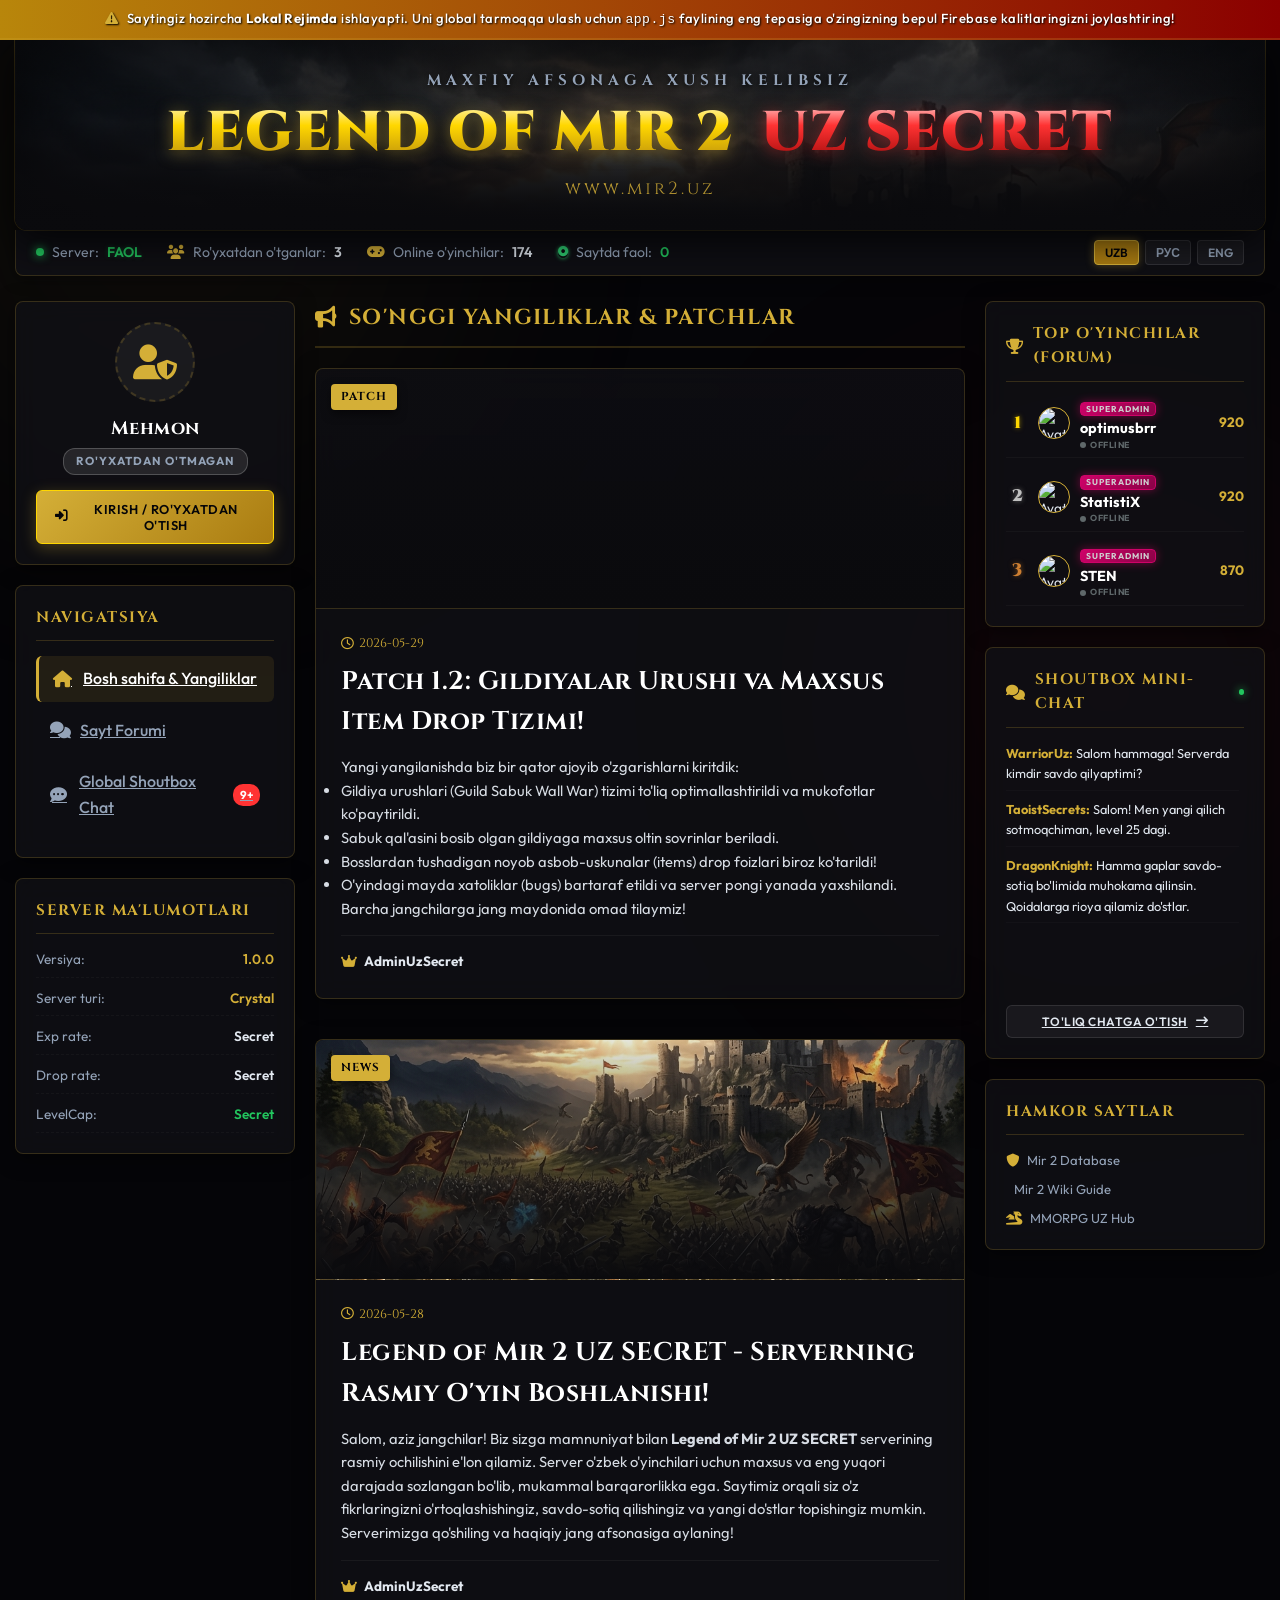
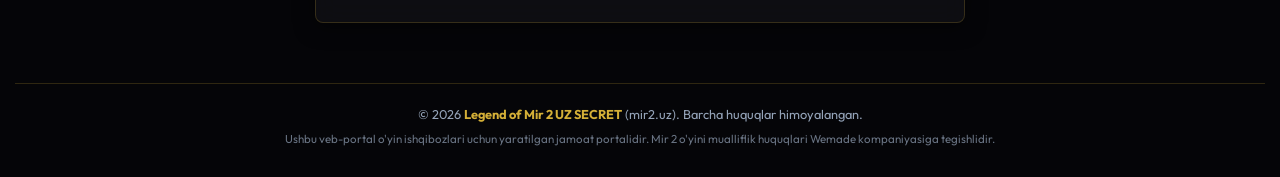
==== commit 35ca0508: "Add files via upload" ====
--- a/index.html
+++ b/index.html
@@ -168,19 +168,23 @@
                     <div class="info-list">
                         <div class="info-row">
                             <span class="info-label" data-i18n="server_version">Versiya:</span>
-                            <span class="info-value text-gold">v2.3 - UZ SECRET</span>
-                        </div>
-                        <div class="info-row">
-                            <span class="info-label" data-i18n="server_exp">Tajriba (EXP):</span>
-                            <span class="info-value">x10 (Muted rates)</span>
-                        </div>
-                        <div class="info-row">
-                            <span class="info-label" data-i18n="server_drop">Drop darajasi:</span>
-                            <span class="info-value">x5</span>
-                        </div>
-                        <div class="info-row">
-                            <span class="info-label" data-i18n="server_uptime">Uptime:</span>
-                            <span class="info-value text-success">99.98%</span>
+                            <span class="info-value text-gold" id="server-stat-version">1.0.0</span>
+                        </div>
+                        <div class="info-row">
+                            <span class="info-label" data-i18n="server_type">Server turi:</span>
+                            <span class="info-value text-gold" id="server-stat-type">Crystal</span>
+                        </div>
+                        <div class="info-row">
+                            <span class="info-label" data-i18n="server_exp">Exp rate:</span>
+                            <span class="info-value" id="server-stat-exp">Secret</span>
+                        </div>
+                        <div class="info-row">
+                            <span class="info-label" data-i18n="server_drop">Drop rate:</span>
+                            <span class="info-value" id="server-stat-drop">Secret</span>
+                        </div>
+                        <div class="info-row">
+                            <span class="info-label" data-i18n="server_levelcap">LevelCap:</span>
+                            <span class="info-value text-success" id="server-stat-levelcap">Secret</span>
                         </div>
                     </div>
                 </div>
--- a/style.css
+++ b/style.css
@@ -92,12 +92,12 @@
 /* HEADER STYLE WITH AI BANNER */
 .main-header {
     position: relative;
-    height: 380px;
+    height: 190px;
     border-radius: 0 0 12px 12px;
     background-size: cover;
     background-position: center 20%;
     display: flex;
-    align-items: flex-end;
+    align-items: center;
     justify-content: center;
     overflow: hidden;
     box-shadow: 0 10px 40px rgba(0, 0, 0, 0.8), 
@@ -118,7 +118,7 @@
     position: relative;
     z-index: 2;
     text-align: center;
-    padding: 40px 20px;
+    padding: 10px 20px;
     width: 100%;
 }
 .header-logo-container {
@@ -1433,7 +1433,7 @@
         flex-direction: column;
     }
     .main-header {
-        height: 280px;
+        height: 140px;
     }
     .main-logo-text {
         font-size: 2.3rem;
@@ -1456,7 +1456,7 @@
 
 @media (max-width: 550px) {
     .main-header {
-        height: 200px;
+        height: 100px;
     }
     .main-logo-text {
         font-size: 1.8rem;
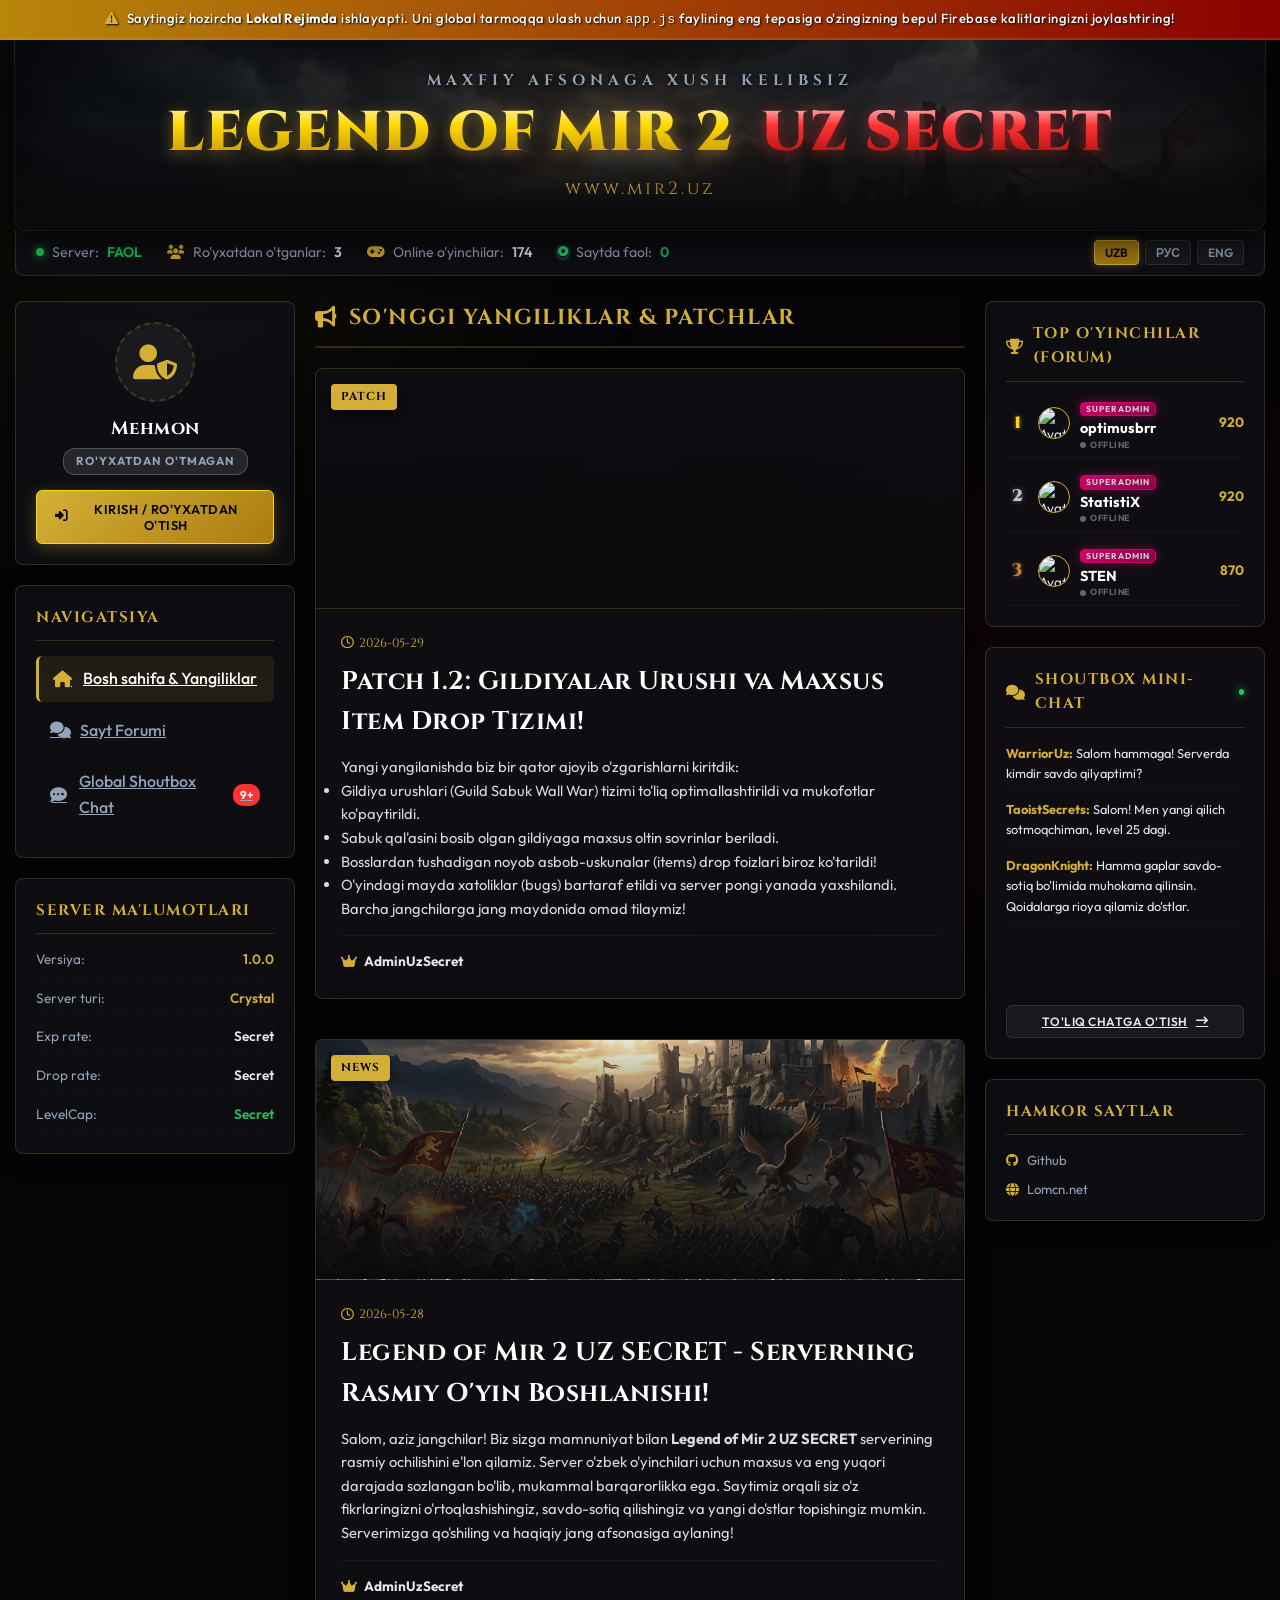
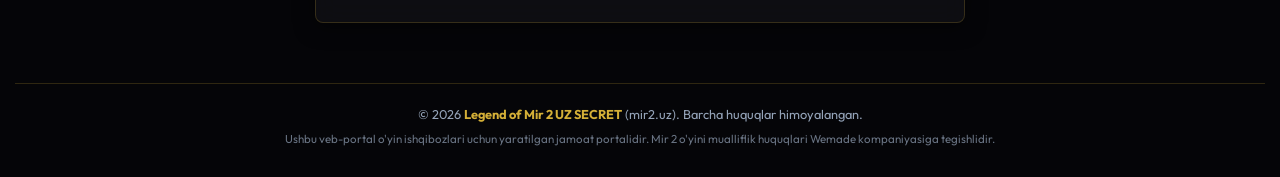
==== commit 7cee795c: "Add files via upload" ====
--- a/index.html
+++ b/index.html
@@ -238,9 +238,8 @@
                 <div class="sidebar-card partner-links-card">
                     <h4 class="card-title" data-i18n="partner_links">HAMKOR SAYTLAR</h4>
                     <ul class="partner-list">
-                        <li><a href="#" class="partner-link"><i class="fa-solid fa-shield text-gold"></i> Mir 2 Database</a></li>
-                        <li><a href="#" class="partner-link"><i class="fa-solid fa-swords text-gold"></i> Mir 2 Wiki Guide</a></li>
-                        <li><a href="#" class="partner-link"><i class="fa-solid fa-dragon text-gold"></i> MMORPG UZ Hub</a></li>
+                        <li><a href="https://github.com" target="_blank" class="partner-link"><i class="fa-brands fa-github text-gold"></i> Github</a></li>
+                        <li><a href="https://lomcn.net" target="_blank" class="partner-link"><i class="fa-solid fa-globe text-gold"></i> Lomcn.net</a></li>
                     </ul>
                 </div>
 
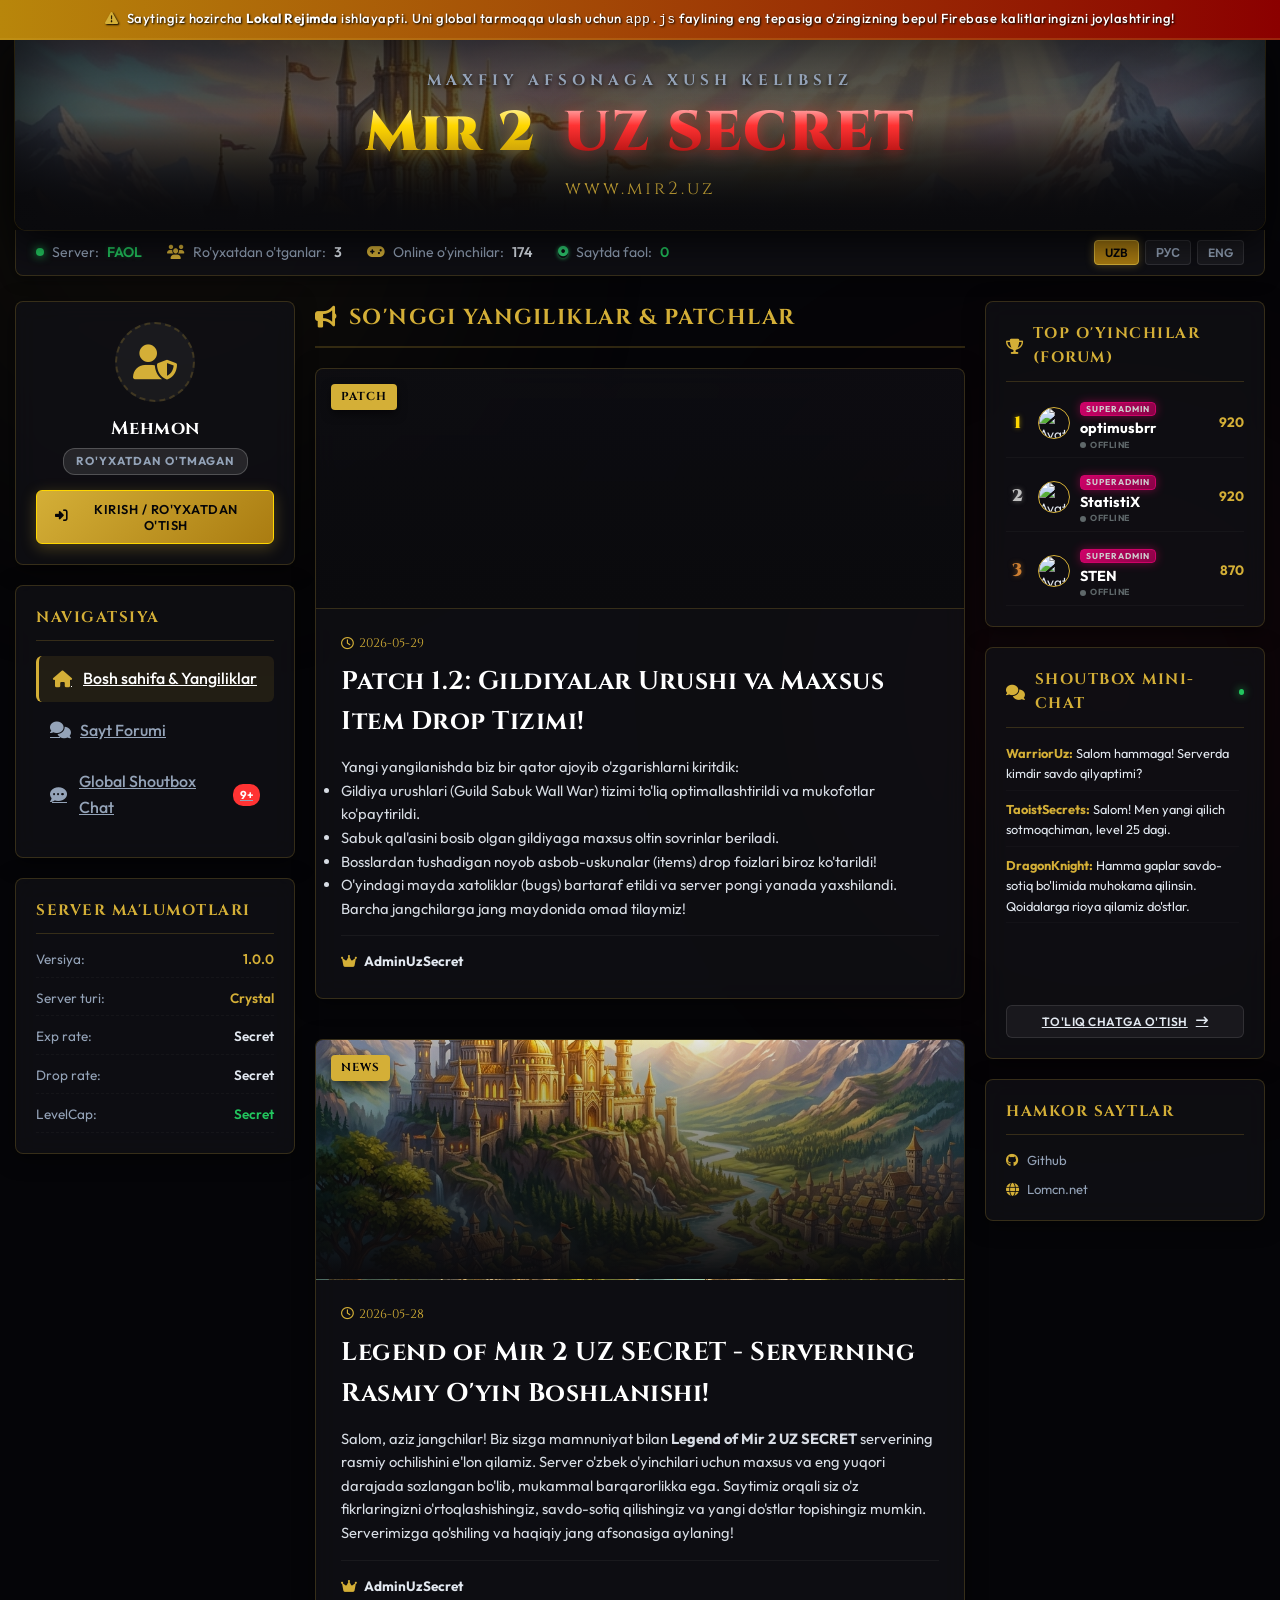
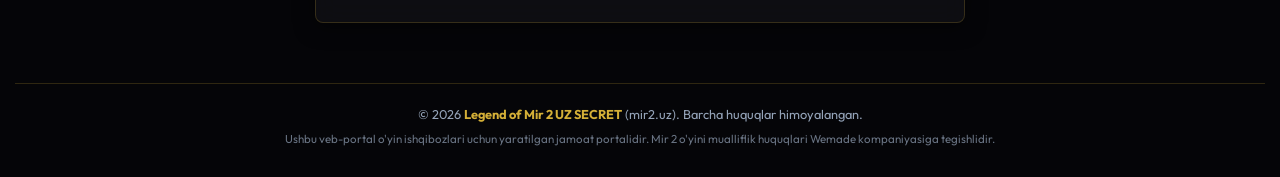
==== commit 531080c6: "Add files via upload" ====
--- a/index.html
+++ b/index.html
@@ -39,7 +39,7 @@
                 <div class="header-logo-container">
                     <span class="sub-title" data-i18n="welcome_title">WELCOME TO THE SECRET LEGEND</span>
                     <h1 class="main-logo-text">
-                        <span class="gold-text">LEGEND OF MIR 2</span>
+                        <span class="gold-text">Mir 2</span>
                         <span class="crimson-text glow-red">UZ SECRET</span>
                     </h1>
                     <p class="server-domain">www.mir2.uz</p>
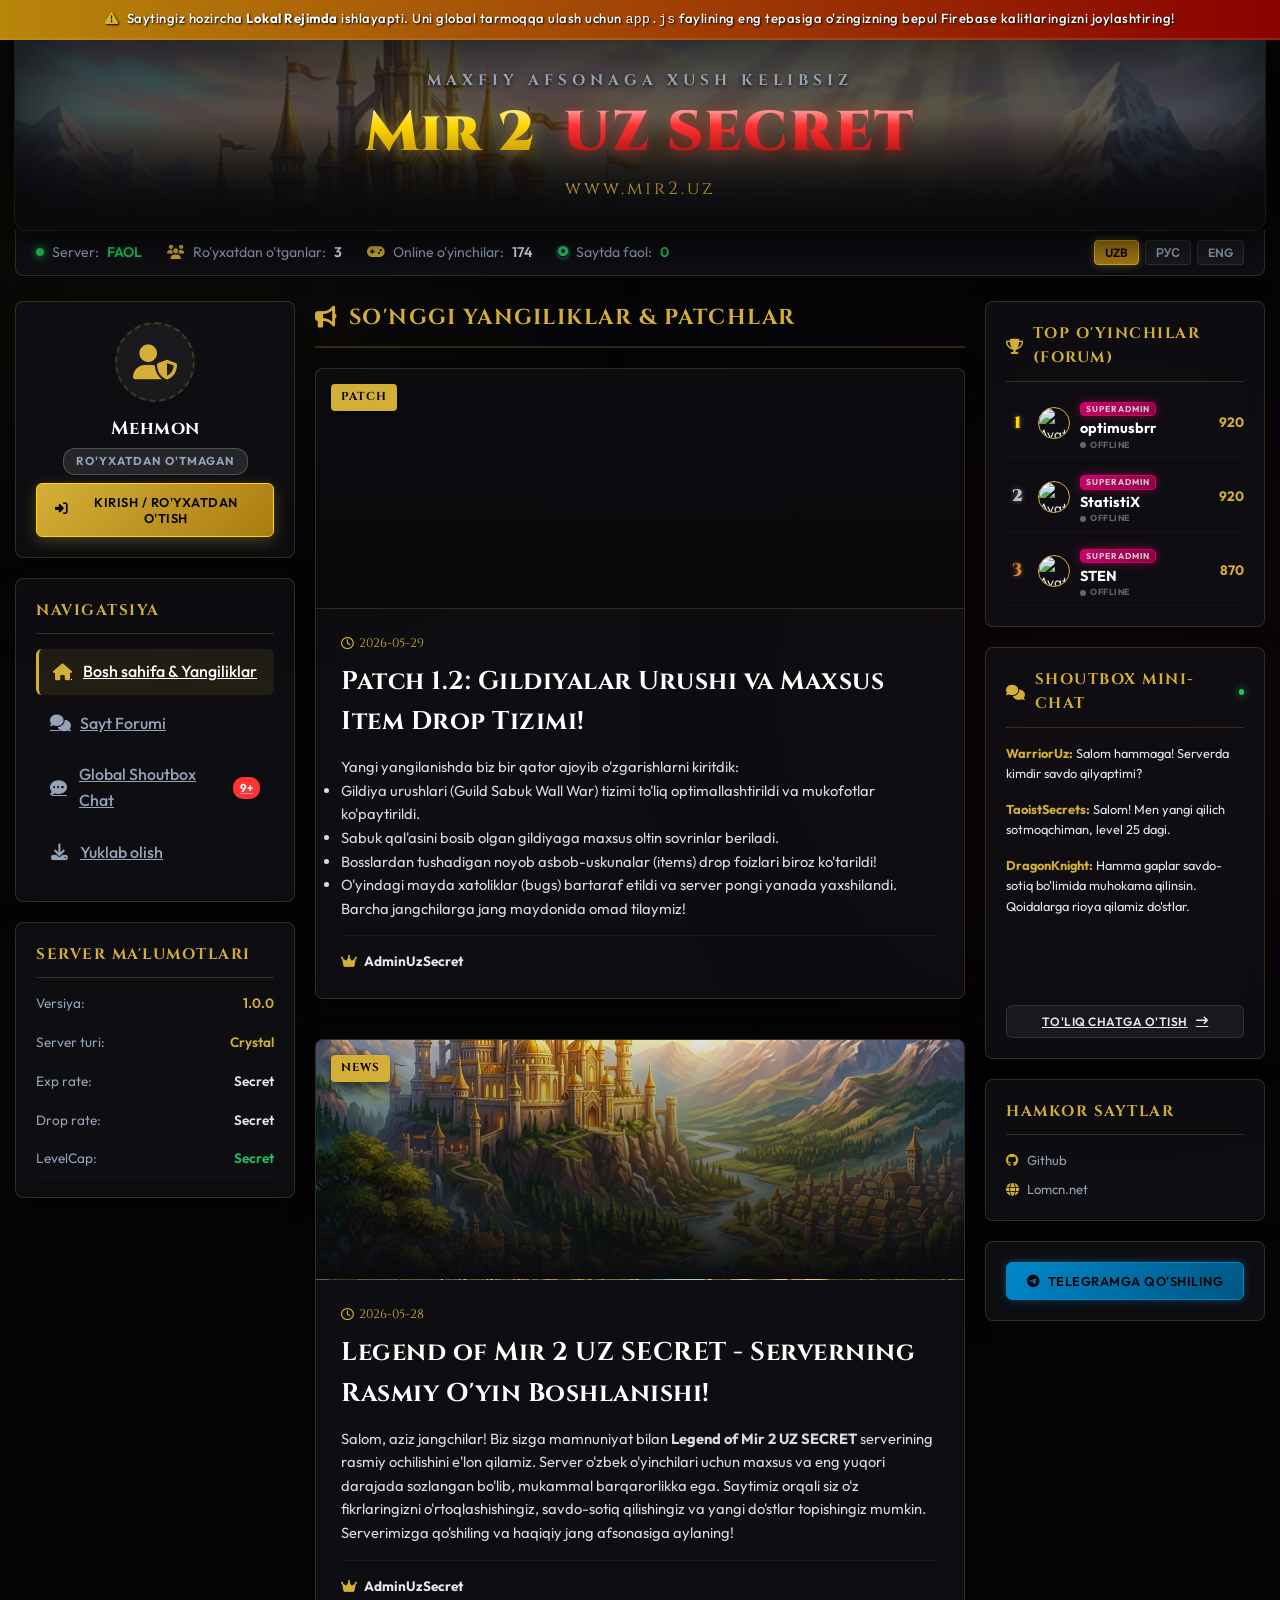
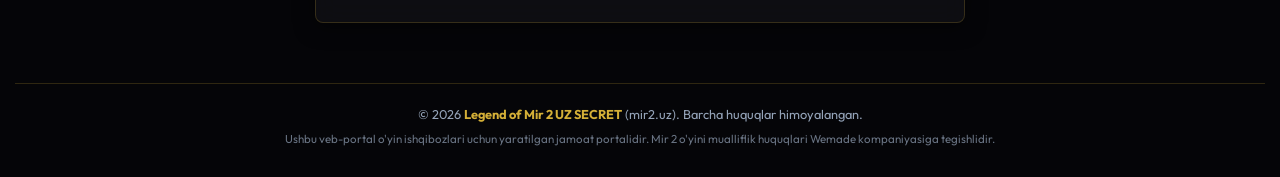
==== commit 342f7c2a: "Add files via upload" ====
--- a/index.html
+++ b/index.html
@@ -155,6 +155,10 @@
                             <span data-i18n="nav_chat">Global Shoutbox Chat</span>
                             <span class="badge badge-red pulse" id="chat-badge-count">9+</span>
                         </a>
+                        <a href="download.html" class="nav-item" id="nav-item-download">
+                            <i class="fa-solid fa-download"></i>
+                            <span data-i18n="nav_download">Yuklab olish</span>
+                        </a>
                         <a href="admin.html" class="nav-item hidden" id="nav-item-admin">
                             <i class="fa-solid fa-crown text-gold"></i>
                             <span data-i18n="nav_admin" class="gold-text">Admin Panel</span>
@@ -243,6 +247,13 @@
                     </ul>
                 </div>
 
+                <!-- TELEGRAM JOIN CARD -->
+                <div class="sidebar-card telegram-join-card" style="margin-top: 15px; text-align: center;">
+                    <button class="btn btn-primary btn-full" id="open-tg-modal-btn" style="background: linear-gradient(135deg, #0088cc 0%, #005580 100%); border-color: #0088cc; box-shadow: 0 0 10px rgba(0, 136, 204, 0.4);">
+                        <i class="fa-brands fa-telegram"></i> Telegramga qo'shiling
+                    </button>
+                </div>
+
             </aside>
 
         </div>
--- a/style.css
+++ b/style.css
@@ -297,25 +297,25 @@
 }
 .profile-avatar-container {
     position: relative;
-    width: 85px;
-    height: 85px;
-    margin-bottom: 12px;
+    width: 55px;
+    height: 55px;
+    margin-bottom: 6px;
 }
 .user-avatar {
-    width: 85px;
-    height: 85px;
+    width: 55px;
+    height: 55px;
     border-radius: 50%;
     background: rgba(255, 255, 255, 0.03);
     border: 2px solid var(--gold);
-    padding: 3px;
+    padding: 2px;
     object-fit: cover;
 }
 .rank-ring {
     position: absolute;
     top: -3px;
     left: -3px;
-    width: 91px;
-    height: 91px;
+    width: 61px;
+    height: 61px;
     border-radius: 50%;
     border: 2px solid transparent;
     pointer-events: none;
@@ -342,7 +342,7 @@
     font-weight: 700;
     text-transform: uppercase;
     letter-spacing: 1px;
-    margin-bottom: 15px;
+    margin-bottom: 8px;
 }
 .role-badge.superadmin {
     background: linear-gradient(135deg, #ff007f 0%, #aa0055 100%);
@@ -386,8 +386,8 @@
     width: 100%;
     border-top: 1px solid rgba(255, 255, 255, 0.05);
     border-bottom: 1px solid rgba(255, 255, 255, 0.05);
-    padding: 12px 0;
-    margin-bottom: 15px;
+    padding: 6px 0;
+    margin-bottom: 10px;
 }
 .stat-item {
     display: flex;
@@ -405,9 +405,16 @@
 }
 .profile-actions {
     display: flex;
-    flex-direction: column;
-    gap: 8px;
+    flex-direction: row;
+    gap: 6px;
     width: 100%;
+}
+.profile-actions .btn {
+    flex: 1;
+    padding: 6px 8px;
+    font-size: 0.68rem;
+    white-space: nowrap;
+    letter-spacing: 0.2px;
 }
 
 /* BUTTONS */
@@ -1482,3 +1489,121 @@
         grid-template-columns: 1fr;
     }
 }
+
+/* DOWNLOADS LAYOUT */
+.downloads-list-grid {
+    display: grid;
+    grid-template-columns: 1fr;
+    gap: 20px;
+    margin-top: 15px;
+}
+.download-card {
+    background: var(--bg-card);
+    border: 1px solid var(--border-gold-dim);
+    border-radius: 8px;
+    overflow: hidden;
+    transition: all 0.3s ease;
+    box-shadow: 0 4px 15px rgba(0, 0, 0, 0.4);
+    display: flex;
+    flex-direction: column;
+}
+.download-card:hover {
+    border-color: var(--gold);
+    transform: translateY(-2px);
+    box-shadow: 0 6px 20px rgba(212, 175, 55, 0.15);
+}
+.download-header {
+    background: linear-gradient(135deg, rgba(20, 20, 25, 0.9) 0%, rgba(35, 30, 20, 0.9) 100%);
+    padding: 15px 20px;
+    border-bottom: 1px solid var(--border-gold-dim);
+    display: flex;
+    justify-content: space-between;
+    align-items: center;
+}
+.download-title-area h3 {
+    font-family: var(--font-heading);
+    color: var(--gold);
+    font-size: 1.25rem;
+    margin: 0;
+    text-shadow: 0 2px 4px rgba(0,0,0,0.5);
+}
+.download-size-badge {
+    background: rgba(212, 175, 55, 0.1);
+    color: var(--gold-bright);
+    border: 1px solid var(--border-gold);
+    padding: 3px 10px;
+    border-radius: 4px;
+    font-size: 0.8rem;
+    font-weight: 700;
+}
+.download-body {
+    padding: 20px;
+    flex-grow: 1;
+}
+.download-desc {
+    color: var(--text-muted);
+    font-size: 0.92rem;
+    line-height: 1.6;
+    margin-bottom: 20px;
+}
+.download-links-grid {
+    display: grid;
+    grid-template-columns: repeat(auto-fill, minmax(180px, 1fr));
+    gap: 12px;
+}
+.download-link-btn {
+    display: inline-flex;
+    align-items: center;
+    justify-content: center;
+    gap: 8px;
+    padding: 10px 15px;
+    border-radius: 6px;
+    font-family: var(--font-body);
+    font-weight: 600;
+    font-size: 0.82rem;
+    color: #ffffff;
+    text-decoration: none;
+    text-transform: uppercase;
+    transition: all 0.3s ease;
+    border: 1px solid rgba(255, 255, 255, 0.08);
+}
+.download-link-btn.google-drive {
+    background: linear-gradient(135deg, #1fa463 0%, #0f7543 100%);
+    box-shadow: 0 0 10px rgba(31, 164, 99, 0.2);
+}
+.download-link-btn.google-drive:hover {
+    background: linear-gradient(135deg, #2ecc71 0%, #1fa463 100%);
+    box-shadow: 0 0 15px rgba(46, 204, 113, 0.4);
+}
+.download-link-btn.yandex-disk {
+    background: linear-gradient(135deg, #e67e22 0%, #d35400 100%);
+    box-shadow: 0 0 10px rgba(230, 126, 34, 0.2);
+}
+.download-link-btn.yandex-disk:hover {
+    background: linear-gradient(135deg, #f39c12 0%, #e67e22 100%);
+    box-shadow: 0 0 15px rgba(241, 196, 15, 0.4);
+}
+.download-link-btn.mega-nz {
+    background: linear-gradient(135deg, #e74c3c 0%, #c0392b 100%);
+    box-shadow: 0 0 10px rgba(231, 76, 60, 0.2);
+}
+.download-link-btn.mega-nz:hover {
+    background: linear-gradient(135deg, #ff6b6b 0%, #e74c3c 100%);
+    box-shadow: 0 0 15px rgba(231, 76, 60, 0.4);
+}
+.download-link-btn.telegram-link {
+    background: linear-gradient(135deg, #3498db 0%, #2980b9 100%);
+    box-shadow: 0 0 10px rgba(52, 152, 219, 0.2);
+}
+.download-link-btn.telegram-link:hover {
+    background: linear-gradient(135deg, #5dade2 0%, #3498db 100%);
+    box-shadow: 0 0 15px rgba(52, 152, 219, 0.4);
+}
+.download-card-footer {
+    padding: 15px 20px;
+    background: rgba(10, 10, 13, 0.4);
+    border-top: 1px dashed rgba(255, 255, 255, 0.05);
+    display: flex;
+    justify-content: flex-end;
+    gap: 8px;
+}
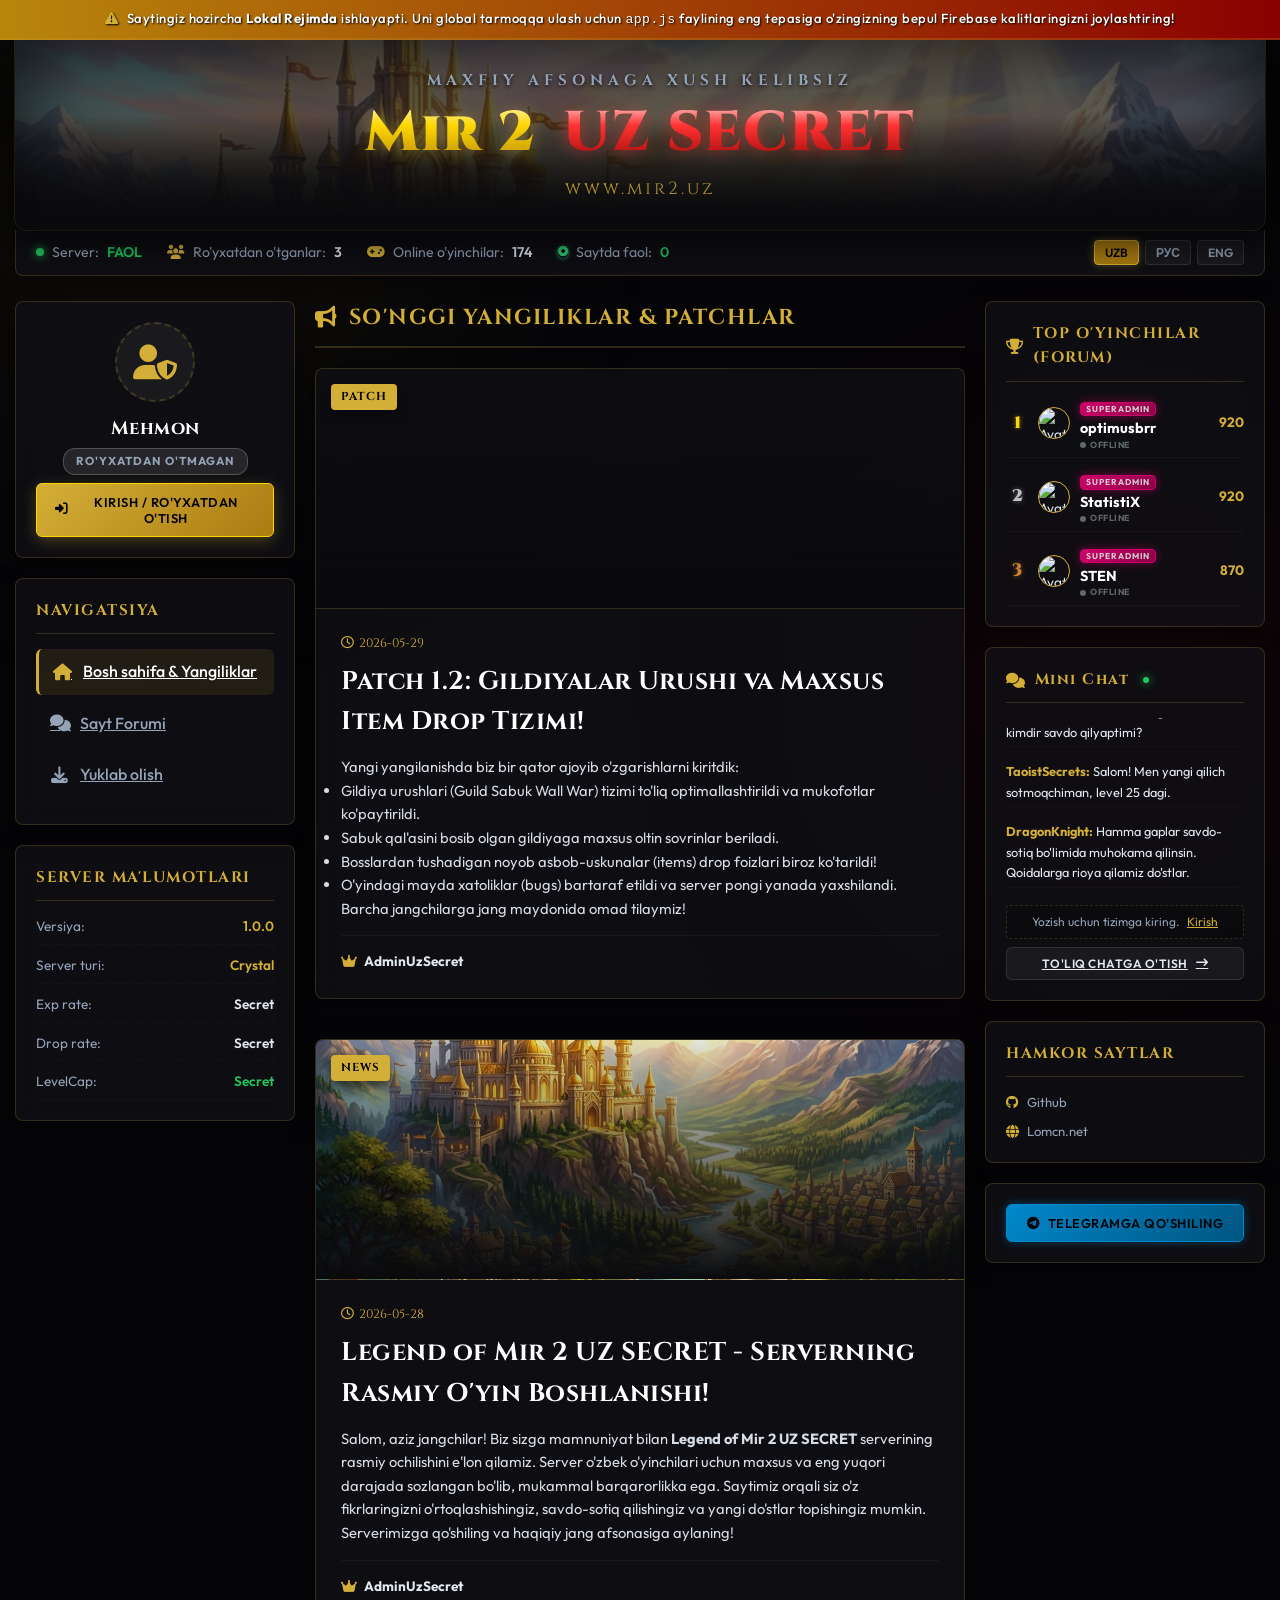
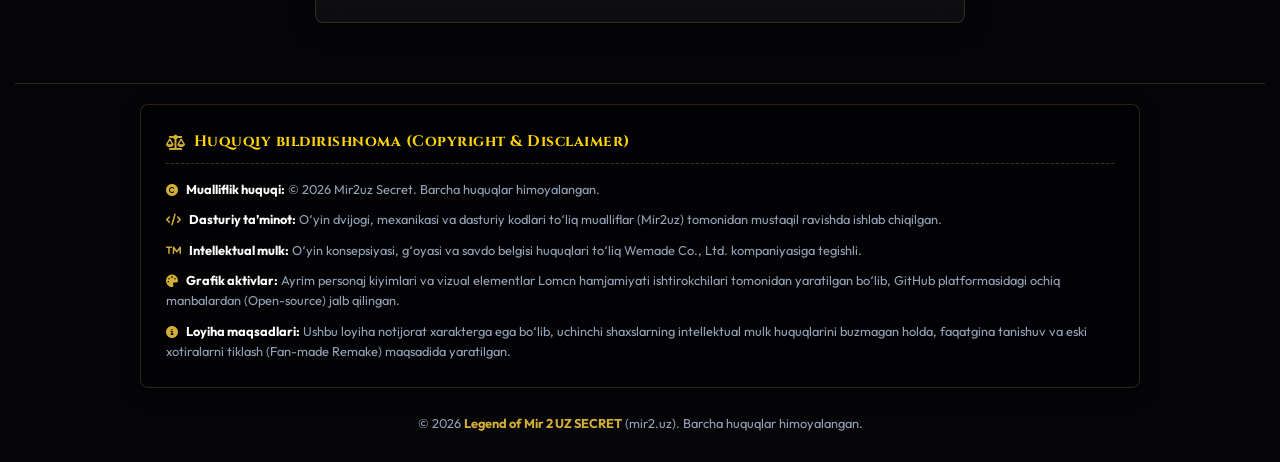
==== commit b4425d10: "Add files via upload" ====
--- a/index.html
+++ b/index.html
@@ -150,11 +150,7 @@
                             <i class="fa-solid fa-comments"></i>
                             <span data-i18n="nav_forum">Sayt Forumi</span>
                         </a>
-                        <a href="chat.html" class="nav-item">
-                            <i class="fa-solid fa-comment-dots animate-pulse"></i>
-                            <span data-i18n="nav_chat">Global Shoutbox Chat</span>
-                            <span class="badge badge-red pulse" id="chat-badge-count">9+</span>
-                        </a>
+
                         <a href="download.html" class="nav-item" id="nav-item-download">
                             <i class="fa-solid fa-download"></i>
                             <span data-i18n="nav_download">Yuklab olish</span>
@@ -227,7 +223,7 @@
                 <div class="sidebar-card mini-chat-card">
                     <h4 class="card-title">
                         <i class="fa-solid fa-comments text-gold"></i> 
-                        <span data-i18n="shoutbox_preview">SHOUTBOX MINI-CHAT</span>
+                        <span data-i18n="shoutbox_preview">Mini Chat</span>
                         <span class="pulse-dot green"></span>
                     </h4>
                     <div class="mini-chat-logs" id="mini-chat-list">
@@ -260,8 +256,20 @@
 
         <!-- FOOTER -->
         <footer class="main-footer">
+            <div class="footer-disclaimer-box" style="margin-bottom: 25px; padding: 25px; background: rgba(0, 0, 0, 0.45); border: 1px solid rgba(212, 175, 55, 0.2); border-radius: 8px; text-align: left; font-size: 0.8rem; line-height: 1.6; max-width: 1000px; margin-left: auto; margin-right: auto; box-shadow: 0 4px 15px rgba(0,0,0,0.5);">
+                <h4 style="color: var(--gold-bright); font-family: var(--font-heading); margin-top: 0; margin-bottom: 15px; font-size: 0.95rem; border-bottom: 1px dashed rgba(212, 175, 55, 0.3); padding-bottom: 8px; letter-spacing: 0.5px; display: flex; align-items: center; gap: 8px;">
+                    <i class="fa-solid fa-scale-balanced text-gold"></i> Huquqiy bildirishnoma (Copyright & Disclaimer)
+                </h4>
+                <ul style="list-style: none; padding: 0; margin: 0; display: flex; flex-direction: column; gap: 10px; color: var(--text-muted);">
+                    <li><strong style="color: #fff;"><i class="fa-solid fa-copyright text-gold" style="font-size: 0.75rem; margin-right: 6px;"></i> Mualliflik huquqi:</strong> © 2026 Mir2uz Secret. Barcha huquqlar himoyalangan.</li>
+                    <li><strong style="color: #fff;"><i class="fa-solid fa-code text-gold" style="font-size: 0.75rem; margin-right: 6px;"></i> Dasturiy ta’minot:</strong> Oʻyin dvijogi, mexanikasi va dasturiy kodlari toʻliq mualliflar (Mir2uz) tomonidan mustaqil ravishda ishlab chiqilgan.</li>
+                    <li><strong style="color: #fff;"><i class="fa-solid fa-trademark text-gold" style="font-size: 0.75rem; margin-right: 6px;"></i> Intellektual mulk:</strong> Oʻyin konsepsiyasi, gʻoyasi va savdo belgisi huquqlari toʻliq Wemade Co., Ltd. kompaniyasiga tegishli.</li>
+                    <li><strong style="color: #fff;"><i class="fa-solid fa-palette text-gold" style="font-size: 0.75rem; margin-right: 6px;"></i> Grafik aktivlar:</strong> Ayrim personaj kiyimlari va vizual elementlar Lomcn hamjamiyati ishtirokchilari tomonidan yaratilgan boʻlib, GitHub platformasidagi ochiq manbalardan (Open-source) jalb qilingan.</li>
+                    <li><strong style="color: #fff;"><i class="fa-solid fa-circle-info text-gold" style="font-size: 0.75rem; margin-right: 6px;"></i> Loyiha maqsadlari:</strong> Ushbu loyiha notijorat xarakterga ega boʻlib, uchinchi shaxslarning intellektual mulk huquqlarini buzmagan holda, faqatgina tanishuv va eski xotiralarni tiklash (Fan-made Remake) maqsadida yaratilgan.</li>
+                </ul>
+            </div>
             <p>&copy; 2026 <strong>Legend of Mir 2 UZ SECRET</strong> (mir2.uz). Barcha huquqlar himoyalangan.</p>
-            <p class="footer-note" data-i18n="footer_credits">Ushbu veb-portal o'yin ishqibozlari uchun yaratilgan jamoat portalidir. Mir 2 o'yini mualliflik huquqlari Wemade kompaniyasiga tegishlidir.</p>
+            <p class="footer-note" data-i18n="footer_credits" style="display:none;">Ushbu veb-portal o'yin ishqibozlari uchun yaratilgan jamoat portalidir. Mir 2 o'yini mualliflik huquqlari Wemade kompaniyasiga tegishlidir.</p>
         </footer>
 
     </div>
--- a/style.css
+++ b/style.css
@@ -1081,7 +1081,7 @@
 
 /* RIGHT SIDEBAR MINI SHOUTBOX PREVIEW */
 .mini-chat-logs {
-    height: 250px;
+    height: 175px;
     overflow-y: auto;
     display: flex;
     flex-direction: column;
@@ -1607,3 +1607,16 @@
     justify-content: flex-end;
     gap: 8px;
 }
+
+/* PREMIUM TELEGRAM BUTTON & MODAL Refinements */
+#open-tg-modal-btn {
+    transition: all 0.3s cubic-bezier(0.25, 0.8, 0.25, 1) !important;
+}
+#open-tg-modal-btn:hover {
+    transform: translateY(-2px);
+    box-shadow: 0 0 20px rgba(0, 136, 204, 0.8) !important;
+    filter: brightness(1.1);
+}
+#open-tg-modal-btn:active {
+    transform: translateY(0);
+}
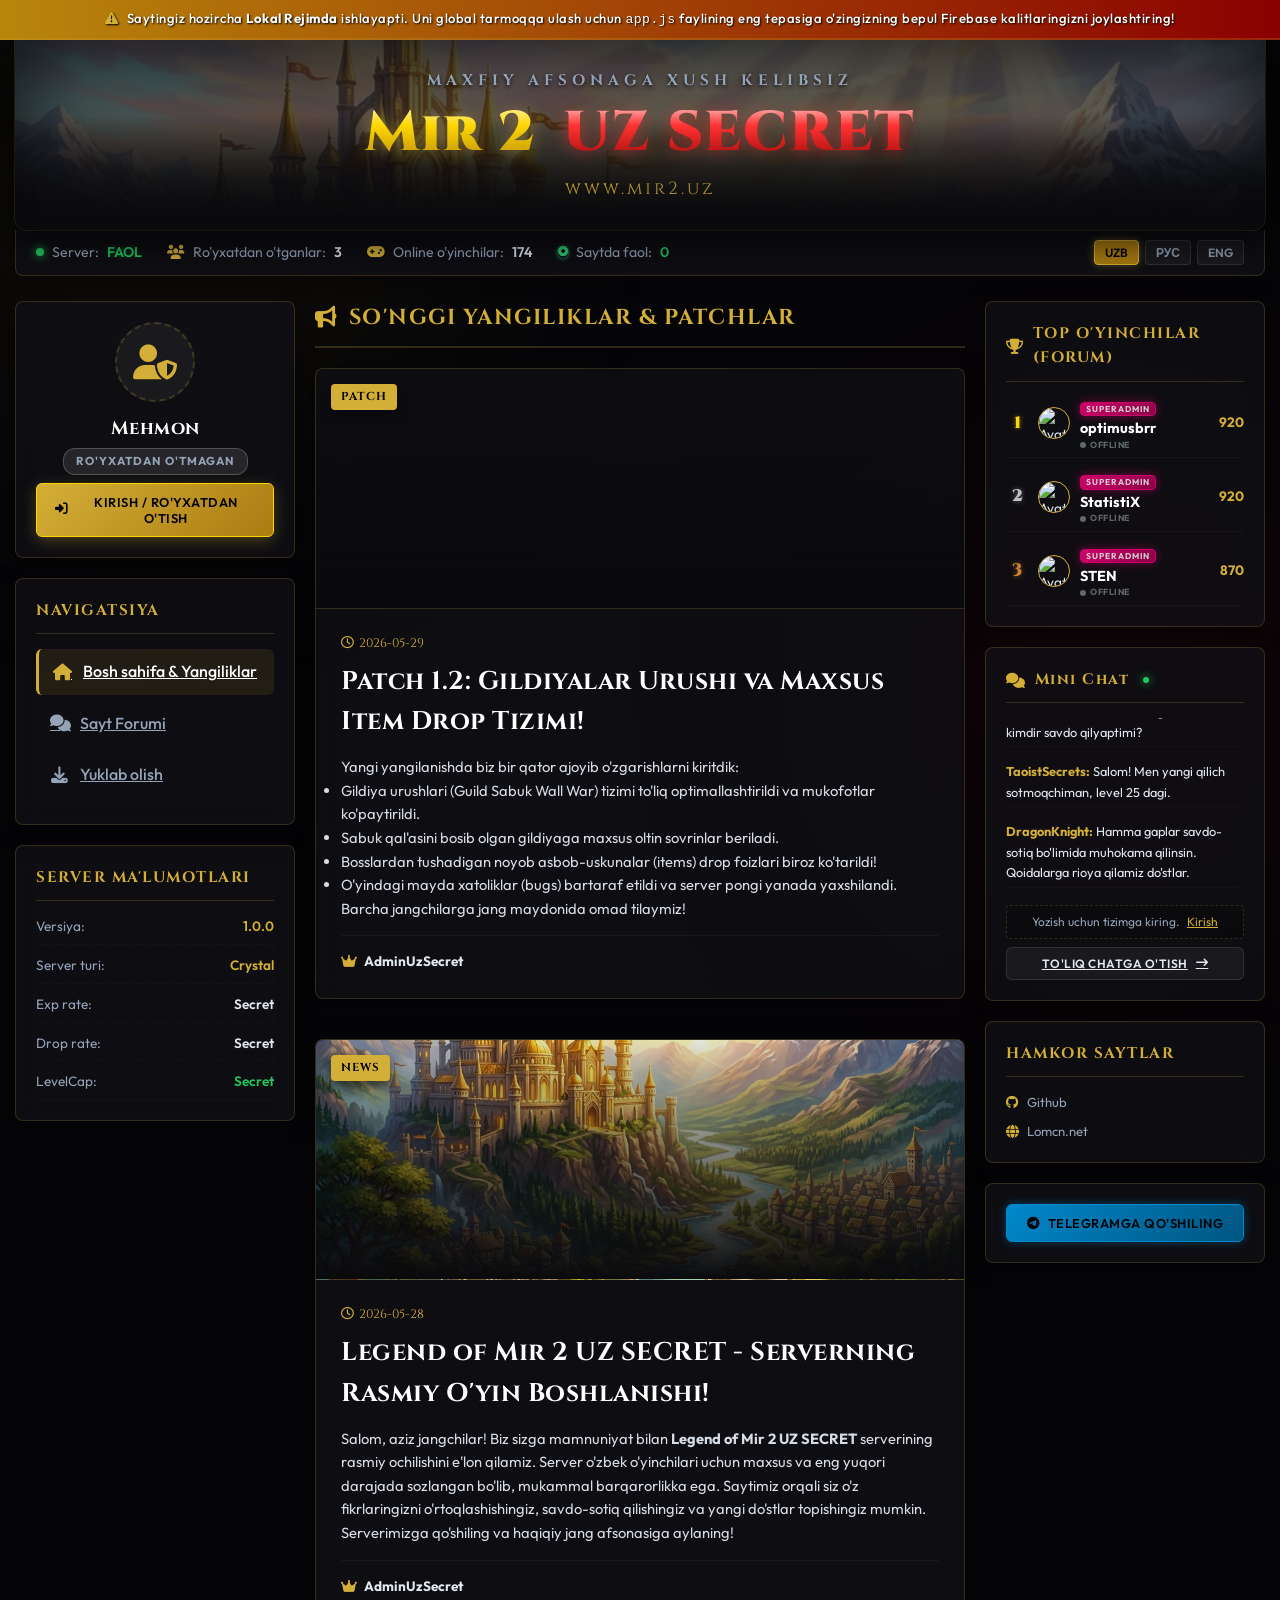
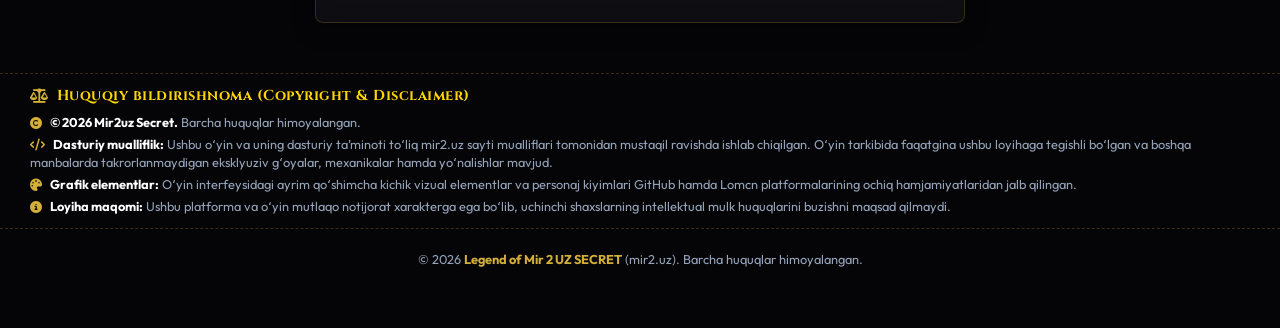
==== commit 31c0c5b0: "Add files via upload" ====
--- a/index.html
+++ b/index.html
@@ -255,17 +255,16 @@
         </div>
 
         <!-- FOOTER -->
-        <footer class="main-footer">
-            <div class="footer-disclaimer-box" style="margin-bottom: 25px; padding: 25px; background: rgba(0, 0, 0, 0.45); border: 1px solid rgba(212, 175, 55, 0.2); border-radius: 8px; text-align: left; font-size: 0.8rem; line-height: 1.6; max-width: 1000px; margin-left: auto; margin-right: auto; box-shadow: 0 4px 15px rgba(0,0,0,0.5);">
-                <h4 style="color: var(--gold-bright); font-family: var(--font-heading); margin-top: 0; margin-bottom: 15px; font-size: 0.95rem; border-bottom: 1px dashed rgba(212, 175, 55, 0.3); padding-bottom: 8px; letter-spacing: 0.5px; display: flex; align-items: center; gap: 8px;">
+        <footer class="main-footer" style="padding-bottom: 30px; border-top: none; padding-top: 0; margin-top: 30px;">
+            <div class="footer-disclaimer-box" style="margin-bottom: 20px; padding: 12px 0; border-top: 1px dashed rgba(212, 175, 55, 0.25); border-bottom: 1px dashed rgba(212, 175, 55, 0.25); text-align: left; font-size: 0.8rem; line-height: 1.4; width: 100vw; margin-left: calc(50% - 50vw); margin-right: calc(50% - 50vw); padding-left: calc(50vw - 50% + 15px); padding-right: calc(50vw - 50% + 15px); box-sizing: border-box;">
+                <h4 style="color: var(--gold-bright); font-family: var(--font-heading); margin-top: 0; margin-bottom: 8px; font-size: 0.9rem; letter-spacing: 0.5px; display: flex; align-items: center; gap: 8px;">
                     <i class="fa-solid fa-scale-balanced text-gold"></i> Huquqiy bildirishnoma (Copyright & Disclaimer)
                 </h4>
-                <ul style="list-style: none; padding: 0; margin: 0; display: flex; flex-direction: column; gap: 10px; color: var(--text-muted);">
-                    <li><strong style="color: #fff;"><i class="fa-solid fa-copyright text-gold" style="font-size: 0.75rem; margin-right: 6px;"></i> Mualliflik huquqi:</strong> © 2026 Mir2uz Secret. Barcha huquqlar himoyalangan.</li>
-                    <li><strong style="color: #fff;"><i class="fa-solid fa-code text-gold" style="font-size: 0.75rem; margin-right: 6px;"></i> Dasturiy ta’minot:</strong> Oʻyin dvijogi, mexanikasi va dasturiy kodlari toʻliq mualliflar (Mir2uz) tomonidan mustaqil ravishda ishlab chiqilgan.</li>
-                    <li><strong style="color: #fff;"><i class="fa-solid fa-trademark text-gold" style="font-size: 0.75rem; margin-right: 6px;"></i> Intellektual mulk:</strong> Oʻyin konsepsiyasi, gʻoyasi va savdo belgisi huquqlari toʻliq Wemade Co., Ltd. kompaniyasiga tegishli.</li>
-                    <li><strong style="color: #fff;"><i class="fa-solid fa-palette text-gold" style="font-size: 0.75rem; margin-right: 6px;"></i> Grafik aktivlar:</strong> Ayrim personaj kiyimlari va vizual elementlar Lomcn hamjamiyati ishtirokchilari tomonidan yaratilgan boʻlib, GitHub platformasidagi ochiq manbalardan (Open-source) jalb qilingan.</li>
-                    <li><strong style="color: #fff;"><i class="fa-solid fa-circle-info text-gold" style="font-size: 0.75rem; margin-right: 6px;"></i> Loyiha maqsadlari:</strong> Ushbu loyiha notijorat xarakterga ega boʻlib, uchinchi shaxslarning intellektual mulk huquqlarini buzmagan holda, faqatgina tanishuv va eski xotiralarni tiklash (Fan-made Remake) maqsadida yaratilgan.</li>
+                <ul style="list-style: none; padding: 0; margin: 0; display: flex; flex-direction: column; gap: 4px; color: var(--text-muted);">
+                    <li><strong style="color: #fff;"><i class="fa-solid fa-copyright text-gold" style="font-size: 0.75rem; margin-right: 6px;"></i> © 2026 Mir2uz Secret.</strong> Barcha huquqlar himoyalangan.</li>
+                    <li><strong style="color: #fff;"><i class="fa-solid fa-code text-gold" style="font-size: 0.75rem; margin-right: 6px;"></i> Dasturiy mualliflik:</strong> Ushbu oʻyin va uning dasturiy ta’minoti toʻliq mir2.uz sayti mualliflari tomonidan mustaqil ravishda ishlab chiqilgan. Oʻyin tarkibida faqatgina ushbu loyihaga tegishli boʻlgan va boshqa manbalarda takrorlanmaydigan eksklyuziv gʻoyalar, mexanikalar hamda yoʻnalishlar mavjud.</li>
+                    <li><strong style="color: #fff;"><i class="fa-solid fa-palette text-gold" style="font-size: 0.75rem; margin-right: 6px;"></i> Grafik elementlar:</strong> Oʻyin interfeysidagi ayrim qoʻshimcha kichik vizual elementlar va personaj kiyimlari GitHub hamda Lomcn platformalarining ochiq hamjamiyatlaridan jalb qilingan.</li>
+                    <li><strong style="color: #fff;"><i class="fa-solid fa-circle-info text-gold" style="font-size: 0.75rem; margin-right: 6px;"></i> Loyiha maqomi:</strong> Ushbu platforma va oʻyin mutlaqo notijorat xarakterga ega boʻlib, uchinchi shaxslarning intellektual mulk huquqlarini buzishni maqsad qilmaydi.</li>
                 </ul>
             </div>
             <p>&copy; 2026 <strong>Legend of Mir 2 UZ SECRET</strong> (mir2.uz). Barcha huquqlar himoyalangan.</p>
@@ -347,6 +346,6 @@
     </div>
 
     <!-- Core App Logic -->
-    <script type="module" src="app.js?v=1.1"></script>
+    <script type="module" src="app.js?v=1.2"></script>
 </body>
 </html>
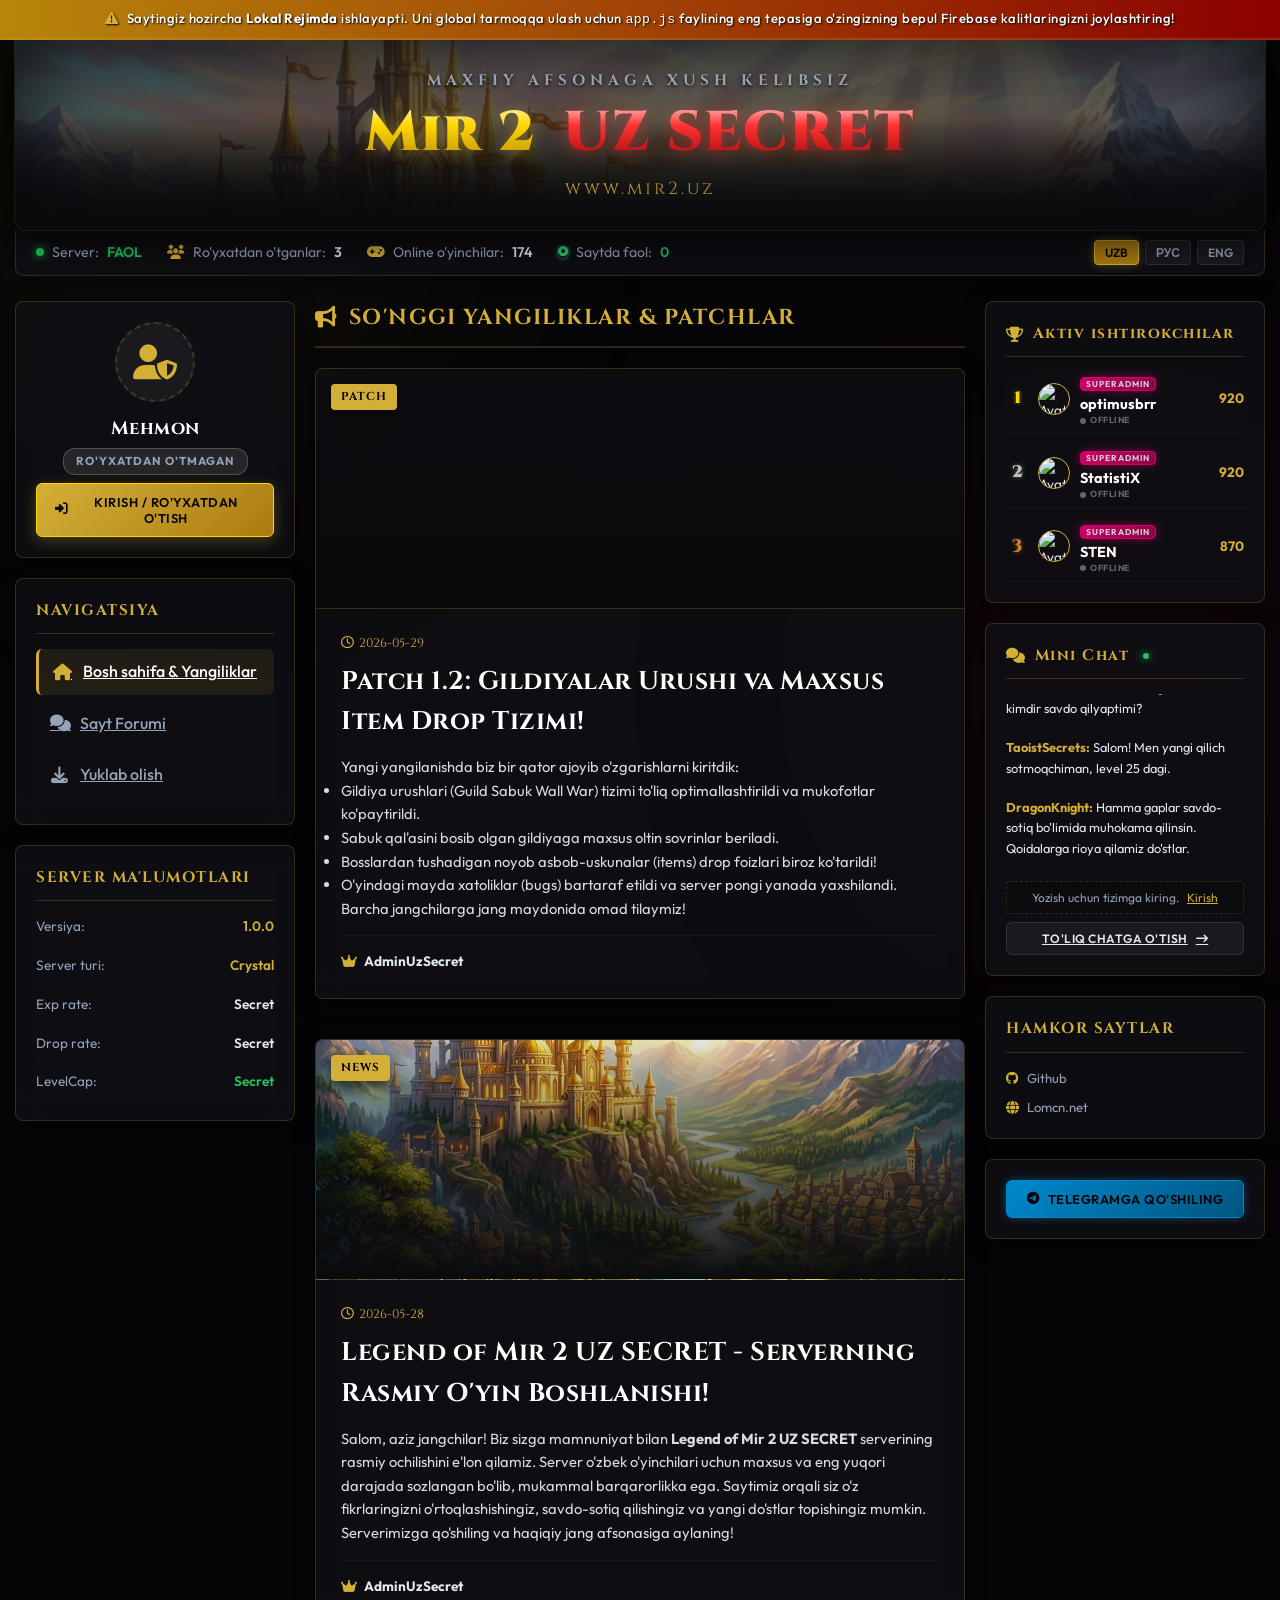
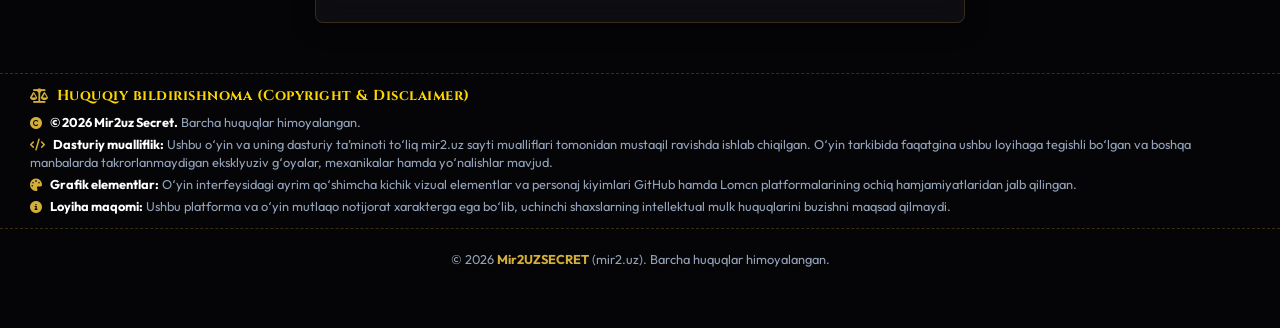
==== commit 3f251d24: "Add files via upload" ====
--- a/index.html
+++ b/index.html
@@ -267,7 +267,7 @@
                     <li><strong style="color: #fff;"><i class="fa-solid fa-circle-info text-gold" style="font-size: 0.75rem; margin-right: 6px;"></i> Loyiha maqomi:</strong> Ushbu platforma va oʻyin mutlaqo notijorat xarakterga ega boʻlib, uchinchi shaxslarning intellektual mulk huquqlarini buzishni maqsad qilmaydi.</li>
                 </ul>
             </div>
-            <p>&copy; 2026 <strong>Legend of Mir 2 UZ SECRET</strong> (mir2.uz). Barcha huquqlar himoyalangan.</p>
+            <p>&copy; 2026 <strong>Mir2UZSECRET</strong> (mir2.uz). Barcha huquqlar himoyalangan.</p>
             <p class="footer-note" data-i18n="footer_credits" style="display:none;">Ushbu veb-portal o'yin ishqibozlari uchun yaratilgan jamoat portalidir. Mir 2 o'yini mualliflik huquqlari Wemade kompaniyasiga tegishlidir.</p>
         </footer>
 
